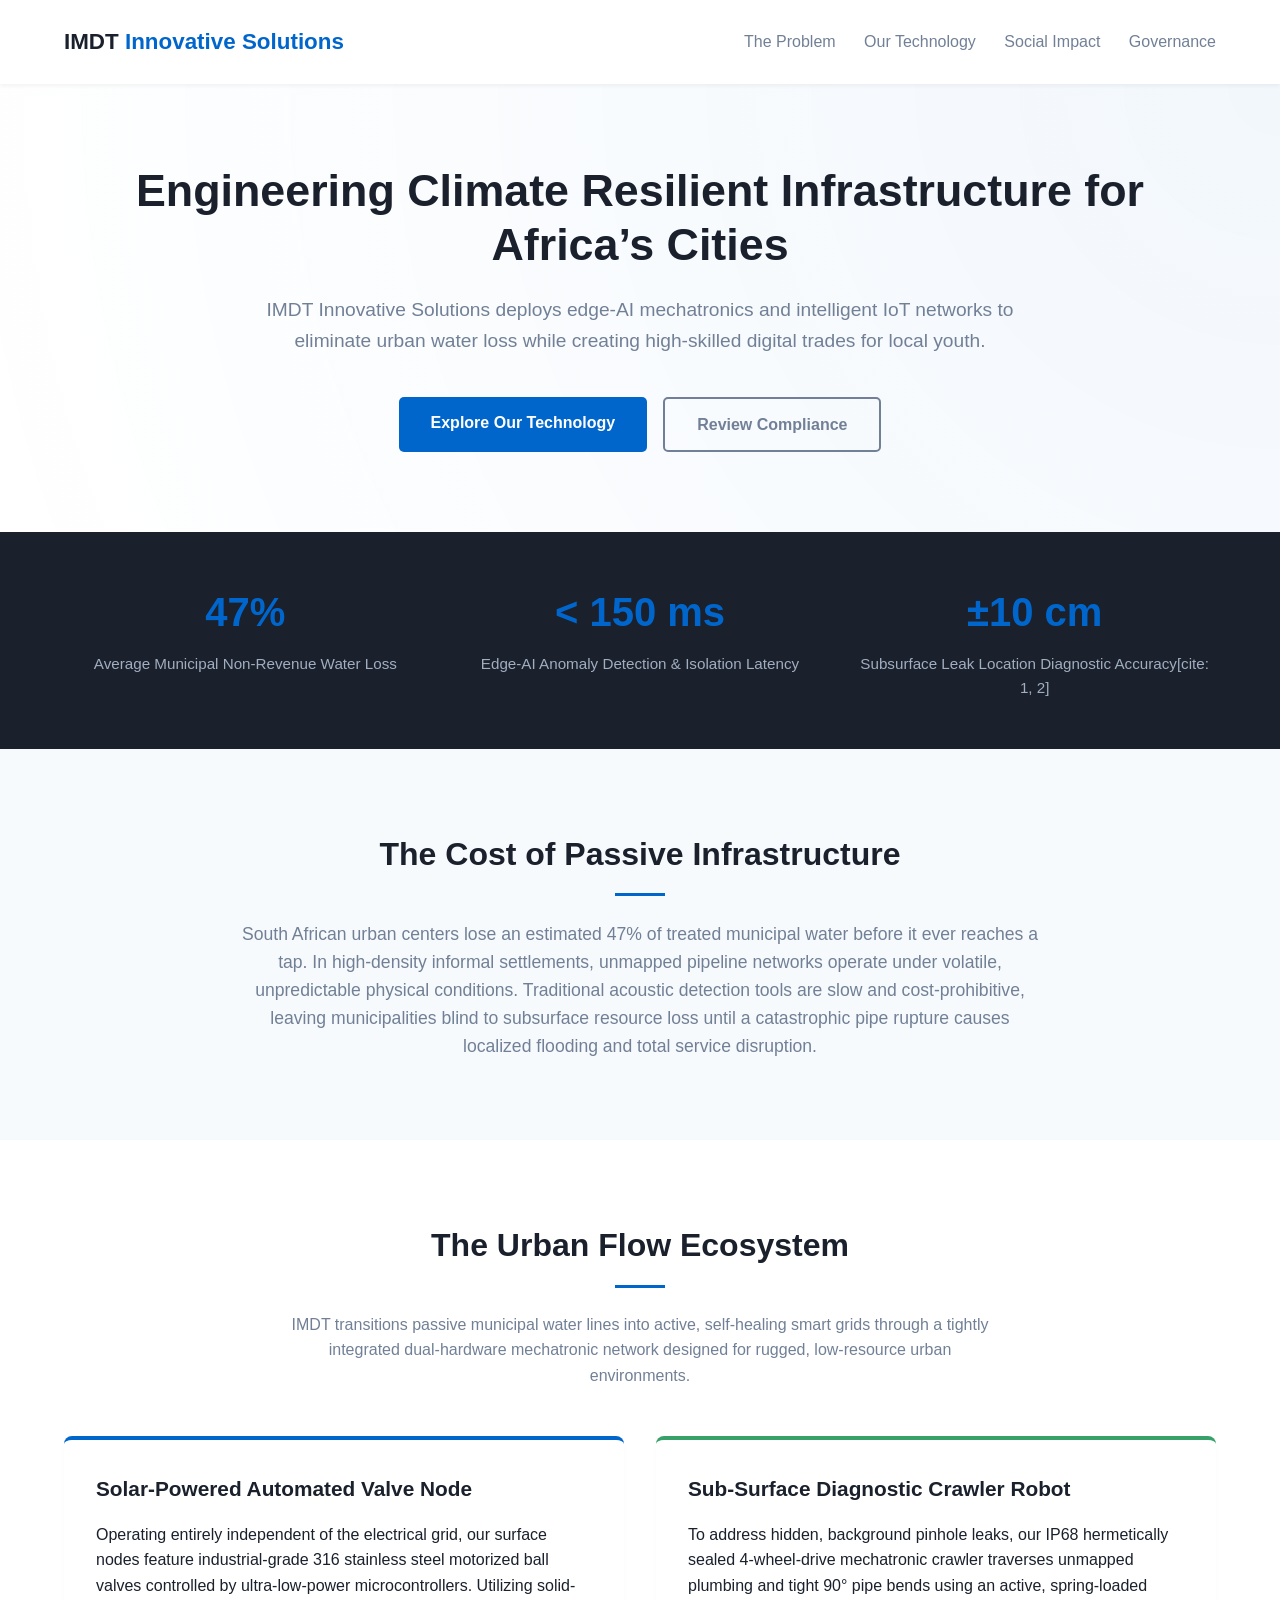
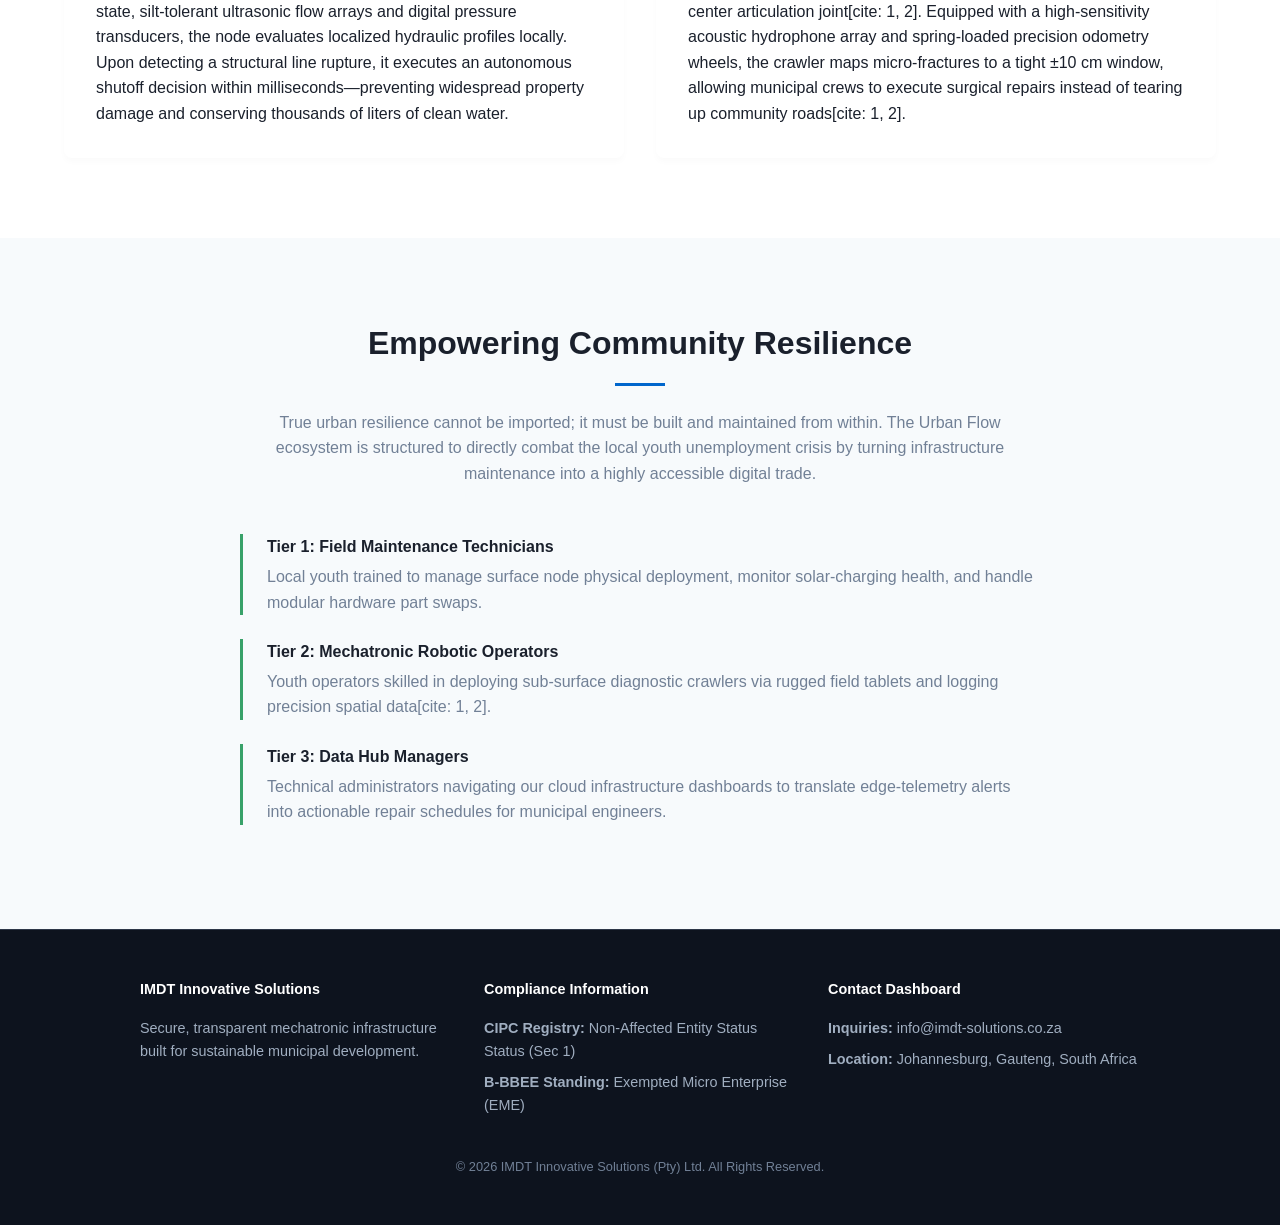
==== index.html @ ea8eff32 "Add files via upload" ====
<!DOCTYPE html>
<html lang="en">
<head>
    <meta charset="UTF-8">
    <meta name="viewport" content="width=device-width, initial-scale=1.0">
    <title>IMDT Innovative Solutions | Urban Flow Ecosystem</title>
    <style>
        :root {
            --primary: #0066cc;
            --dark: #1a202c;
            --light: #f7fafc;
            --accent: #38a169;
            --gray: #718096;
        }
        * { box-sizing: border-box; margin: 0; padding: 0; font-family: 'Segoe UI', Tahoma, Geneva, Verdana, sans-serif; }
        body { background-color: var(--light); color: var(--dark); line-height: 1.6; }
        header { background-color: white; padding: 1.5rem 5%; display: flex; justify-content: space-between; align-items: center; box-shadow: 0 2px 4px rgba(0,0,0,0.05); position: sticky; top: 0; z-index: 100; }
        .logo { font-weight: bold; font-size: 1.4rem; color: var(--dark); }
        .logo span { color: var(--primary); }
        nav a { margin-left: 1.5rem; text-decoration: none; color: var(--gray); font-weight: 500; transition: color 0.3s; }
        nav a:hover { color: var(--primary); }
        
        .hero { padding: 5rem 5%; text-align: center; background: radial-gradient(circle at top right, rgba(0,102,204,0.05), transparent), white; }
        .hero h1 { font-size: 2.8rem; margin-bottom: 1.5rem; line-height: 1.2; }
        .hero p { font-size: 1.2rem; color: var(--gray); max-width: 800px; margin: 0 auto 2.5rem; }
        .btn-group { display: flex; justify-content: center; gap: 1rem; }
        .btn { padding: 0.8rem 2rem; border-radius: 5px; text-decoration: none; font-weight: 600; transition: all 0.3s; }
        .btn-primary { background-color: var(--primary); color: white; }
        .btn-primary:hover { background-color: #0052a3; }
        .btn-secondary { border: 2px solid var(--gray); color: var(--gray); }
        .btn-secondary:hover { border-color: var(--dark); color: var(--dark); }

        .metrics { display: grid; grid-template-columns: repeat(auto-fit, minmax(250px, 1fr)); gap: 2rem; padding: 3rem 5%; background-color: var(--dark); color: white; text-align: center; }
        .metric-card h3 { font-size: 2.5rem; color: var(--primary); margin-bottom: 0.5rem; }
        .metric-card p { color: #a0aec0; font-size: 0.95rem; }

        section { padding: 5rem 5%; }
        section h2 { font-size: 2rem; margin-bottom: 1.5rem; text-align: center; position: relative; padding-bottom: 1rem; }
        section h2::after { content: ''; width: 50px; height: 3px; background-color: var(--primary); position: absolute; bottom: 0; left: 50%; transform: translateX(-50%); }
        .grid { display: grid; grid-template-columns: repeat(auto-fit, minmax(300px, 1fr)); gap: 2rem; margin-top: 3rem; }
        .card { background: white; padding: 2rem; border-radius: 8px; box-shadow: 0 4px 6px rgba(0,0,0,0.02); border-top: 4px solid var(--primary); }
        .card h3 { margin-bottom: 1rem; font-size: 1.3rem; }

        .impact-step { margin-bottom: 1.5rem; padding-left: 1.5rem; border-left: 3px solid var(--accent); }
        .impact-step h4 { color: var(--dark); margin-bottom: 0.25rem; }

        footer { background-color: #0d131e; color: #a0aec0; padding: 3rem 5%; text-align: center; font-size: 0.9rem; border-top: 1px solid #2d3748; }
        .footer-grid { display: grid; grid-template-columns: repeat(auto-fit, minmax(200px, 1fr)); gap: 2rem; text-align: left; max-width: 1000px; margin: 0 auto 2rem; }
        .footer-col h4 { color: white; margin-bottom: 1rem; }
        .footer-col p { margin-bottom: 0.5rem; }
    </style>
</head>
<body>

    <header>
        <div class="logo">IMDT <span>Innovative Solutions</span></div>
        <nav>
            <a href="#problem">The Problem</a>
            <a href="#technology">Our Technology</a>
            <a href="#impact">Social Impact</a>
            <a href="#governance">Governance</a>
        </nav>
    </header>

    <div class="hero">
        <h1>Engineering Climate Resilient Infrastructure for Africa’s Cities</h1>
        <p>IMDT Innovative Solutions deploys edge-AI mechatronics and intelligent IoT networks to eliminate urban water loss while creating high-skilled digital trades for local youth.</p>
        <div class="btn-group">
            <a href="#technology" class="btn btn-primary">Explore Our Technology</a>
            <a href="#governance" class="btn btn-secondary">Review Compliance</a>
        </div>
    </div>

    <div class="metrics">
        <div class="metric-card">
            <h3>47%</h3>
            <p>Average Municipal Non-Revenue Water Loss</p>
        </div>
        <div class="metric-card">
            <h3>&lt; 150 ms</h3>
            <p>Edge-AI Anomaly Detection & Isolation Latency</p>
        </div>
        <div class="metric-card">
            <h3>&plusmn;10 cm</h3>
            <p>Subsurface Leak Location Diagnostic Accuracy[cite: 1, 2]</p>
        </div>
    </div>

    <section id="problem">
        <h2>The Cost of Passive Infrastructure</h2>
        <div style="max-width: 800px; margin: 0 auto; text-align: center; color: var(--gray); font-size: 1.1rem;">
            <p>South African urban centers lose an estimated 47% of treated municipal water before it ever reaches a tap. In high-density informal settlements, unmapped pipeline networks operate under volatile, unpredictable physical conditions. Traditional acoustic detection tools are slow and cost-prohibitive, leaving municipalities blind to subsurface resource loss until a catastrophic pipe rupture causes localized flooding and total service disruption.</p>
        </div>
    </section>

    <section id="technology" style="background-color: white;">
        <h2>The Urban Flow Ecosystem</h2>
        <div style="text-align: center; max-width: 700px; margin: 0 auto; color: var(--gray);">
            IMDT transitions passive municipal water lines into active, self-healing smart grids through a tightly integrated dual-hardware mechatronic network designed for rugged, low-resource urban environments.
        </div>
        <div class="grid">
            <div class="card">
                <h3>Solar-Powered Automated Valve Node</h3>
                <p>Operating entirely independent of the electrical grid, our surface nodes feature industrial-grade 316 stainless steel motorized ball valves controlled by ultra-low-power microcontrollers. Utilizing solid-state, silt-tolerant ultrasonic flow arrays and digital pressure transducers, the node evaluates localized hydraulic profiles locally. Upon detecting a structural line rupture, it executes an autonomous shutoff decision within milliseconds—preventing widespread property damage and conserving thousands of liters of clean water.</p>
            </div>
            <div class="card" style="border-top-color: var(--accent);">
                <h3>Sub-Surface Diagnostic Crawler Robot</h3>
                <p>To address hidden, background pinhole leaks, our IP68 hermetically sealed 4-wheel-drive mechatronic crawler traverses unmapped plumbing and tight 90&deg; pipe bends using an active, spring-loaded center articulation joint[cite: 1, 2]. Equipped with a high-sensitivity acoustic hydrophone array and spring-loaded precision odometry wheels, the crawler maps micro-fractures to a tight &plusmn;10 cm window, allowing municipal crews to execute surgical repairs instead of tearing up community roads[cite: 1, 2].</p>
            </div>
        </div>
    </section>

    <section id="impact">
        <h2>Empowering Community Resilience</h2>
        <div style="max-width: 800px; margin: 0 auto;">
            <p style="text-align: center; color: var(--gray); margin-bottom: 3rem;">True urban resilience cannot be imported; it must be built and maintained from within. The Urban Flow ecosystem is structured to directly combat the local youth unemployment crisis by turning infrastructure maintenance into a highly accessible digital trade.</p>
            
            <div class="impact-step">
                <h4>Tier 1: Field Maintenance Technicians</h4>
                <p style="color: var(--gray);">Local youth trained to manage surface node physical deployment, monitor solar-charging health, and handle modular hardware part swaps.</p>
            </div>
            <div class="impact-step">
                <h4>Tier 2: Mechatronic Robotic Operators</h4>
                <p style="color: var(--gray);">Youth operators skilled in deploying sub-surface diagnostic crawlers via rugged field tablets and logging precision spatial data[cite: 1, 2].</p>
            </div>
            <div class="impact-step">
                <h4>Tier 3: Data Hub Managers</h4>
                <p style="color: var(--gray);">Technical administrators navigating our cloud infrastructure dashboards to translate edge-telemetry alerts into actionable repair schedules for municipal engineers.</p>
            </div>
        </div>
    </section>

    <footer id="governance">
        <div class="footer-grid">
            <div class="footer-col">
                <h4>IMDT Innovative Solutions</h4>
                <p>Secure, transparent mechatronic infrastructure built for sustainable municipal development.</p>
            </div>
            <div class="footer-col">
                <h4>Compliance Information</h4>
                <p><strong>CIPC Registry:</strong> Non-Affected Entity Status Status (Sec 1)</p>
                <p><strong>B-BBEE Standing:</strong> Exempted Micro Enterprise (EME)</p>
            </div>
            <div class="footer-col">
                <h4>Contact Dashboard</h4>
                <p><strong>Inquiries:</strong> info@imdt-solutions.co.za</p>
                <p><strong>Location:</strong> Johannesburg, Gauteng, South Africa</p>
            </div>
        </div>
        <p style="margin-top: 2rem; font-size: 0.8rem; color: #718096;">&copy; 2026 IMDT Innovative Solutions (Pty) Ltd. All Rights Reserved.</p>
    </footer>

</body>
</html>
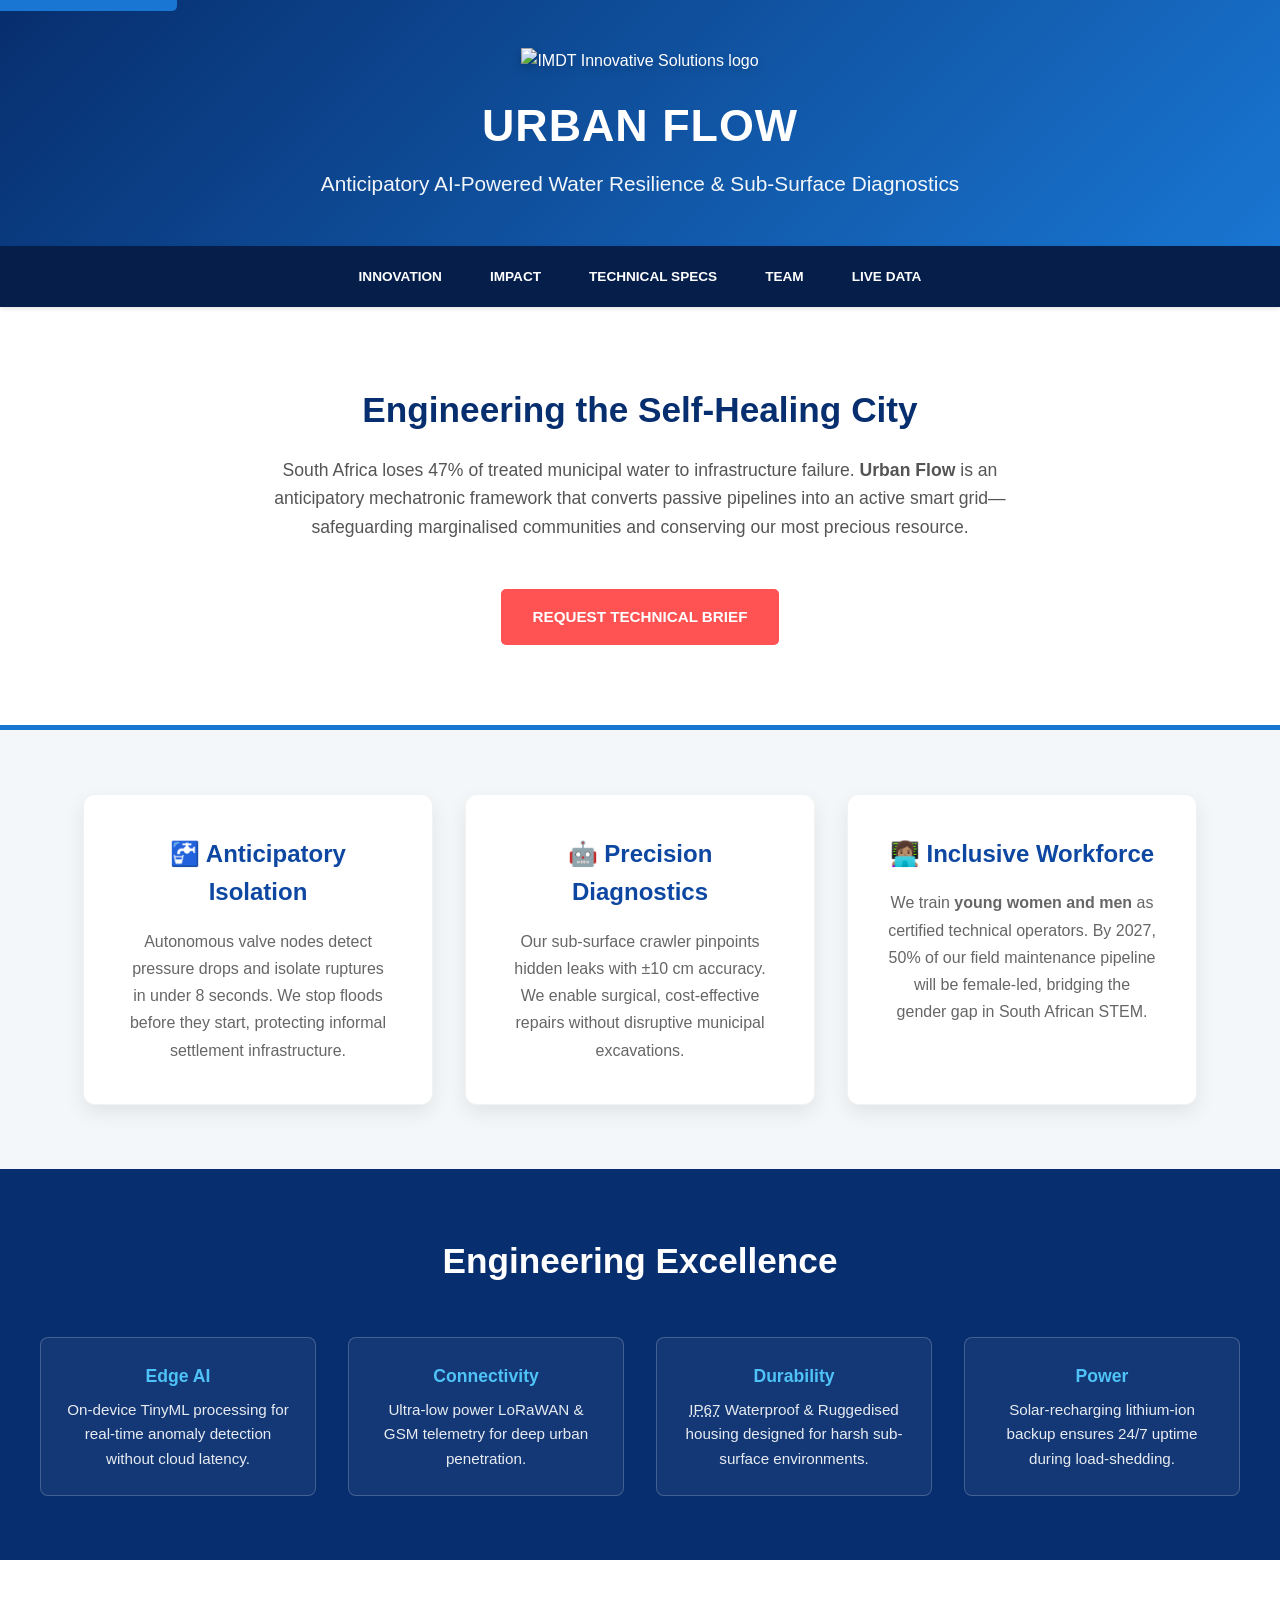
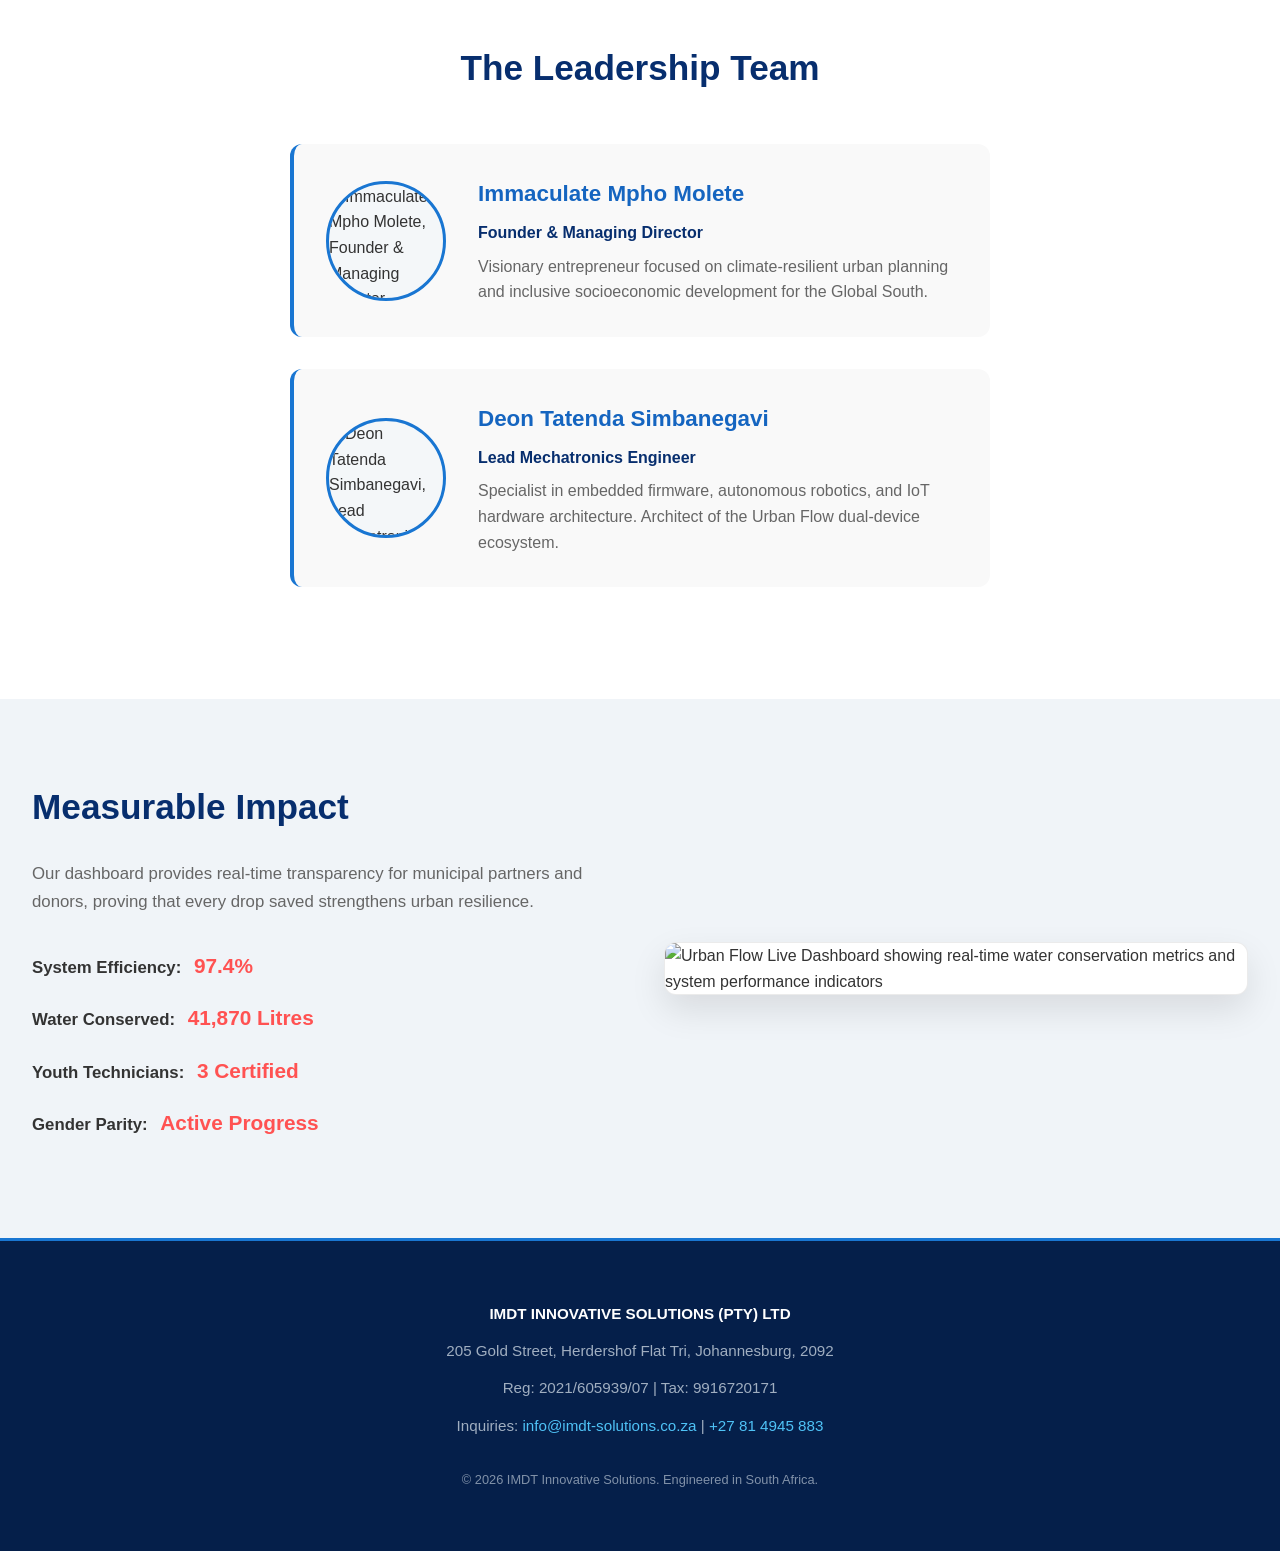
==== commit d671566b: "Improve accessibility, SEO, responsive design, and fix styling issues" ====
--- a/index.html
+++ b/index.html
@@ -1,154 +1,673 @@
-<!DOCTYPE html>
-<html lang="en">
-<head>
-    <meta charset="UTF-8">
-    <meta name="viewport" content="width=device-width, initial-scale=1.0">
-    <title>IMDT Innovative Solutions | Urban Flow Ecosystem</title>
-    <style>
-        :root {
-            --primary: #0066cc;
-            --dark: #1a202c;
-            --light: #f7fafc;
-            --accent: #38a169;
-            --gray: #718096;
-        }
-        * { box-sizing: border-box; margin: 0; padding: 0; font-family: 'Segoe UI', Tahoma, Geneva, Verdana, sans-serif; }
-        body { background-color: var(--light); color: var(--dark); line-height: 1.6; }
-        header { background-color: white; padding: 1.5rem 5%; display: flex; justify-content: space-between; align-items: center; box-shadow: 0 2px 4px rgba(0,0,0,0.05); position: sticky; top: 0; z-index: 100; }
-        .logo { font-weight: bold; font-size: 1.4rem; color: var(--dark); }
-        .logo span { color: var(--primary); }
-        nav a { margin-left: 1.5rem; text-decoration: none; color: var(--gray); font-weight: 500; transition: color 0.3s; }
-        nav a:hover { color: var(--primary); }
-        
-        .hero { padding: 5rem 5%; text-align: center; background: radial-gradient(circle at top right, rgba(0,102,204,0.05), transparent), white; }
-        .hero h1 { font-size: 2.8rem; margin-bottom: 1.5rem; line-height: 1.2; }
-        .hero p { font-size: 1.2rem; color: var(--gray); max-width: 800px; margin: 0 auto 2.5rem; }
-        .btn-group { display: flex; justify-content: center; gap: 1rem; }
-        .btn { padding: 0.8rem 2rem; border-radius: 5px; text-decoration: none; font-weight: 600; transition: all 0.3s; }
-        .btn-primary { background-color: var(--primary); color: white; }
-        .btn-primary:hover { background-color: #0052a3; }
-        .btn-secondary { border: 2px solid var(--gray); color: var(--gray); }
-        .btn-secondary:hover { border-color: var(--dark); color: var(--dark); }
-
-        .metrics { display: grid; grid-template-columns: repeat(auto-fit, minmax(250px, 1fr)); gap: 2rem; padding: 3rem 5%; background-color: var(--dark); color: white; text-align: center; }
-        .metric-card h3 { font-size: 2.5rem; color: var(--primary); margin-bottom: 0.5rem; }
-        .metric-card p { color: #a0aec0; font-size: 0.95rem; }
-
-        section { padding: 5rem 5%; }
-        section h2 { font-size: 2rem; margin-bottom: 1.5rem; text-align: center; position: relative; padding-bottom: 1rem; }
-        section h2::after { content: ''; width: 50px; height: 3px; background-color: var(--primary); position: absolute; bottom: 0; left: 50%; transform: translateX(-50%); }
-        .grid { display: grid; grid-template-columns: repeat(auto-fit, minmax(300px, 1fr)); gap: 2rem; margin-top: 3rem; }
-        .card { background: white; padding: 2rem; border-radius: 8px; box-shadow: 0 4px 6px rgba(0,0,0,0.02); border-top: 4px solid var(--primary); }
-        .card h3 { margin-bottom: 1rem; font-size: 1.3rem; }
-
-        .impact-step { margin-bottom: 1.5rem; padding-left: 1.5rem; border-left: 3px solid var(--accent); }
-        .impact-step h4 { color: var(--dark); margin-bottom: 0.25rem; }
-
-        footer { background-color: #0d131e; color: #a0aec0; padding: 3rem 5%; text-align: center; font-size: 0.9rem; border-top: 1px solid #2d3748; }
-        .footer-grid { display: grid; grid-template-columns: repeat(auto-fit, minmax(200px, 1fr)); gap: 2rem; text-align: left; max-width: 1000px; margin: 0 auto 2rem; }
-        .footer-col h4 { color: white; margin-bottom: 1rem; }
-        .footer-col p { margin-bottom: 0.5rem; }
-    </style>
-</head>
-<body>
-
-    <header>
-        <div class="logo">IMDT <span>Innovative Solutions</span></div>
-        <nav>
-            <a href="#problem">The Problem</a>
-            <a href="#technology">Our Technology</a>
-            <a href="#impact">Social Impact</a>
-            <a href="#governance">Governance</a>
-        </nav>
-    </header>
-
-    <div class="hero">
-        <h1>Engineering Climate Resilient Infrastructure for Africa’s Cities</h1>
-        <p>IMDT Innovative Solutions deploys edge-AI mechatronics and intelligent IoT networks to eliminate urban water loss while creating high-skilled digital trades for local youth.</p>
-        <div class="btn-group">
-            <a href="#technology" class="btn btn-primary">Explore Our Technology</a>
-            <a href="#governance" class="btn btn-secondary">Review Compliance</a>
-        </div>
-    </div>
-
-    <div class="metrics">
-        <div class="metric-card">
-            <h3>47%</h3>
-            <p>Average Municipal Non-Revenue Water Loss</p>
-        </div>
-        <div class="metric-card">
-            <h3>&lt; 150 ms</h3>
-            <p>Edge-AI Anomaly Detection & Isolation Latency</p>
-        </div>
-        <div class="metric-card">
-            <h3>&plusmn;10 cm</h3>
-            <p>Subsurface Leak Location Diagnostic Accuracy[cite: 1, 2]</p>
-        </div>
-    </div>
-
-    <section id="problem">
-        <h2>The Cost of Passive Infrastructure</h2>
-        <div style="max-width: 800px; margin: 0 auto; text-align: center; color: var(--gray); font-size: 1.1rem;">
-            <p>South African urban centers lose an estimated 47% of treated municipal water before it ever reaches a tap. In high-density informal settlements, unmapped pipeline networks operate under volatile, unpredictable physical conditions. Traditional acoustic detection tools are slow and cost-prohibitive, leaving municipalities blind to subsurface resource loss until a catastrophic pipe rupture causes localized flooding and total service disruption.</p>
-        </div>
-    </section>
-
-    <section id="technology" style="background-color: white;">
-        <h2>The Urban Flow Ecosystem</h2>
-        <div style="text-align: center; max-width: 700px; margin: 0 auto; color: var(--gray);">
-            IMDT transitions passive municipal water lines into active, self-healing smart grids through a tightly integrated dual-hardware mechatronic network designed for rugged, low-resource urban environments.
-        </div>
-        <div class="grid">
-            <div class="card">
-                <h3>Solar-Powered Automated Valve Node</h3>
-                <p>Operating entirely independent of the electrical grid, our surface nodes feature industrial-grade 316 stainless steel motorized ball valves controlled by ultra-low-power microcontrollers. Utilizing solid-state, silt-tolerant ultrasonic flow arrays and digital pressure transducers, the node evaluates localized hydraulic profiles locally. Upon detecting a structural line rupture, it executes an autonomous shutoff decision within milliseconds—preventing widespread property damage and conserving thousands of liters of clean water.</p>
-            </div>
-            <div class="card" style="border-top-color: var(--accent);">
-                <h3>Sub-Surface Diagnostic Crawler Robot</h3>
-                <p>To address hidden, background pinhole leaks, our IP68 hermetically sealed 4-wheel-drive mechatronic crawler traverses unmapped plumbing and tight 90&deg; pipe bends using an active, spring-loaded center articulation joint[cite: 1, 2]. Equipped with a high-sensitivity acoustic hydrophone array and spring-loaded precision odometry wheels, the crawler maps micro-fractures to a tight &plusmn;10 cm window, allowing municipal crews to execute surgical repairs instead of tearing up community roads[cite: 1, 2].</p>
-            </div>
-        </div>
-    </section>
-
-    <section id="impact">
-        <h2>Empowering Community Resilience</h2>
-        <div style="max-width: 800px; margin: 0 auto;">
-            <p style="text-align: center; color: var(--gray); margin-bottom: 3rem;">True urban resilience cannot be imported; it must be built and maintained from within. The Urban Flow ecosystem is structured to directly combat the local youth unemployment crisis by turning infrastructure maintenance into a highly accessible digital trade.</p>
-            
-            <div class="impact-step">
-                <h4>Tier 1: Field Maintenance Technicians</h4>
-                <p style="color: var(--gray);">Local youth trained to manage surface node physical deployment, monitor solar-charging health, and handle modular hardware part swaps.</p>
-            </div>
-            <div class="impact-step">
-                <h4>Tier 2: Mechatronic Robotic Operators</h4>
-                <p style="color: var(--gray);">Youth operators skilled in deploying sub-surface diagnostic crawlers via rugged field tablets and logging precision spatial data[cite: 1, 2].</p>
-            </div>
-            <div class="impact-step">
-                <h4>Tier 3: Data Hub Managers</h4>
-                <p style="color: var(--gray);">Technical administrators navigating our cloud infrastructure dashboards to translate edge-telemetry alerts into actionable repair schedules for municipal engineers.</p>
-            </div>
-        </div>
-    </section>
-
-    <footer id="governance">
-        <div class="footer-grid">
-            <div class="footer-col">
-                <h4>IMDT Innovative Solutions</h4>
-                <p>Secure, transparent mechatronic infrastructure built for sustainable municipal development.</p>
-            </div>
-            <div class="footer-col">
-                <h4>Compliance Information</h4>
-                <p><strong>CIPC Registry:</strong> Non-Affected Entity Status Status (Sec 1)</p>
-                <p><strong>B-BBEE Standing:</strong> Exempted Micro Enterprise (EME)</p>
-            </div>
-            <div class="footer-col">
-                <h4>Contact Dashboard</h4>
-                <p><strong>Inquiries:</strong> info@imdt-solutions.co.za</p>
-                <p><strong>Location:</strong> Johannesburg, Gauteng, South Africa</p>
-            </div>
-        </div>
-        <p style="margin-top: 2rem; font-size: 0.8rem; color: #718096;">&copy; 2026 IMDT Innovative Solutions (Pty) Ltd. All Rights Reserved.</p>
-    </footer>
-
-</body>
-</html>+<!DOCTYPE html>
+<html lang="en-ZA">
+<head>
+  <meta charset="UTF-8">
+  <meta name="viewport" content="width=device-width, initial-scale=1.0">
+  <meta name="description" content="Urban Flow: AI-powered water resilience and sub-surface diagnostics for Africa's cities. Smart infrastructure that stops leaks before they happen.">
+  <meta name="keywords" content="water infrastructure, AI, IoT, South Africa, urban resilience, water conservation, smart city">
+  <meta property="og:title" content="Urban Flow | IMDT Innovative Solutions">
+  <meta property="og:description" content="Engineering the Self-Healing City with anticipatory AI-powered water resilience">
+  <meta property="og:type" content="website">
+  <meta name="theme-color" content="#072e6e">
+  <title>Urban Flow | IMDT Innovative Solutions</title>
+  <style>
+    html { scroll-behavior: smooth; }
+    
+    :root {
+      --primary-dark: #072e6e;
+      --primary: #1976d2;
+      --accent: #ff5252;
+      --accent-dark: #d32f2f;
+      --dark-bg: #051f4a;
+      --light-bg: #f4f7f9;
+      --white: #ffffff;
+      --text-dark: #333333;
+      --text-gray: #555555;
+      --text-light: #666666;
+      --border-light: rgba(255, 255, 255, 0.2);
+    }
+
+    * { 
+      box-sizing: border-box; 
+      margin: 0; 
+      padding: 0; 
+    }
+
+    body { 
+      font-family: 'Segoe UI', Roboto, sans-serif; 
+      background: var(--light-bg); 
+      color: var(--text-dark); 
+      line-height: 1.6;
+    }
+
+    /* Header & Navigation */
+    header { 
+      background: linear-gradient(135deg, var(--primary-dark), var(--primary)); 
+      color: var(--white); 
+      padding: 3rem 2rem; 
+      text-align: center;
+      box-shadow: 0 4px 6px rgba(0, 0, 0, 0.1);
+    }
+
+    header img { 
+      max-height: 90px; 
+      margin-bottom: 1rem; 
+      filter: drop-shadow(0px 4px 4px rgba(0, 0, 0, 0.2)); 
+      alt: "IMDT Logo";
+    }
+
+    header h1 { 
+      font-size: 2.8rem; 
+      margin: 0 0 0.5rem; 
+      letter-spacing: 1px;
+      font-weight: 700;
+    }
+
+    header p { 
+      font-size: 1.3rem; 
+      margin-top: 0.5rem; 
+      opacity: 0.95;
+      line-height: 1.4;
+    }
+
+    nav { 
+      display: flex; 
+      justify-content: center; 
+      background: var(--dark-bg); 
+      position: sticky; 
+      top: 0; 
+      z-index: 1000;
+      flex-wrap: wrap;
+      box-shadow: 0 2px 4px rgba(0, 0, 0, 0.1);
+    }
+
+    nav a { 
+      color: var(--white); 
+      padding: 1.2rem 1.5rem; 
+      text-decoration: none; 
+      font-weight: 600; 
+      text-transform: uppercase; 
+      font-size: 0.85rem;
+      transition: background-color 0.3s ease, color 0.3s ease;
+      display: flex;
+      align-items: center;
+      white-space: nowrap;
+    }
+
+    nav a:hover, 
+    nav a:focus { 
+      background: var(--primary); 
+      color: var(--white);
+      outline: 2px solid var(--accent);
+      outline-offset: -2px;
+    }
+
+    /* Hero Section */
+    .hero { 
+      display: flex; 
+      flex-direction: column; 
+      align-items: center; 
+      text-align: center; 
+      padding: 5rem 2rem; 
+      background: var(--white); 
+      border-bottom: 5px solid var(--primary);
+    }
+
+    .hero h2 { 
+      font-size: 2.2rem; 
+      color: var(--primary-dark); 
+      margin-bottom: 1.5rem;
+      line-height: 1.3;
+    }
+
+    .hero p { 
+      max-width: 800px; 
+      font-size: 1.1rem; 
+      color: var(--text-gray);
+      margin-bottom: 2rem;
+    }
+
+    .cta-btn { 
+      background: var(--accent); 
+      color: var(--white); 
+      padding: 1rem 2rem; 
+      border: none; 
+      border-radius: 5px; 
+      font-weight: 700; 
+      cursor: pointer; 
+      margin-top: 1rem;
+      text-transform: uppercase;
+      font-size: 0.95rem;
+      transition: all 0.3s ease;
+      display: inline-block;
+      text-decoration: none;
+    }
+
+    .cta-btn:hover, 
+    .cta-btn:focus { 
+      background: var(--accent-dark); 
+      transform: scale(1.05);
+      outline: 2px solid var(--primary-dark);
+      outline-offset: 2px;
+    }
+
+    .cta-btn:active {
+      transform: scale(0.98);
+    }
+
+    /* Features Section */
+    .features { 
+      display: flex; 
+      flex-wrap: wrap; 
+      justify-content: center; 
+      padding: 4rem 1rem; 
+      background: var(--light-bg);
+      gap: 2rem;
+    }
+
+    .card { 
+      background: var(--white); 
+      padding: 2.5rem; 
+      border-radius: 12px; 
+      box-shadow: 0 8px 20px rgba(0, 0, 0, 0.08); 
+      flex: 1 1 300px; 
+      max-width: 350px; 
+      text-align: center;
+      transition: transform 0.3s ease, box-shadow 0.3s ease;
+      border: 1px solid rgba(0, 0, 0, 0.05);
+    }
+
+    .card:hover {
+      transform: translateY(-4px);
+      box-shadow: 0 12px 28px rgba(0, 0, 0, 0.12);
+    }
+
+    .card h3 { 
+      color: #0d47a1; 
+      font-size: 1.5rem; 
+      margin-bottom: 1rem;
+      font-weight: 700;
+    }
+
+    .card p { 
+      font-size: 1rem; 
+      color: var(--text-light);
+      line-height: 1.7;
+    }
+
+    /* Technical Specs Section */
+    .tech-specs { 
+      padding: 4rem 2rem; 
+      background: var(--primary-dark); 
+      color: var(--white); 
+      text-align: center;
+    }
+
+    .tech-specs h2 {
+      font-size: 2.2rem;
+      margin-bottom: 3rem;
+      font-weight: 700;
+    }
+
+    .specs-grid { 
+      display: grid; 
+      grid-template-columns: repeat(auto-fit, minmax(200px, 1fr)); 
+      gap: 2rem; 
+      max-width: 1200px; 
+      margin: 0 auto;
+    }
+
+    .spec-item { 
+      border: 1px solid var(--border-light); 
+      padding: 1.5rem; 
+      border-radius: 8px;
+      background: rgba(255, 255, 255, 0.05);
+      transition: all 0.3s ease;
+    }
+
+    .spec-item:hover {
+      background: rgba(255, 255, 255, 0.1);
+      transform: translateY(-2px);
+      border-color: #4fc3f7;
+    }
+
+    .spec-item h4 { 
+      margin: 0 0 0.5rem; 
+      color: #4fc3f7;
+      font-weight: 700;
+      font-size: 1.1rem;
+    }
+
+    .spec-item p {
+      color: rgba(255, 255, 255, 0.9);
+      font-size: 0.95rem;
+      line-height: 1.6;
+    }
+
+    /* Team Section */
+    .team { 
+      background: var(--white); 
+      padding: 5rem 2rem; 
+      text-align: center;
+    }
+
+    .team h2 {
+      font-size: 2.2rem;
+      color: var(--primary-dark);
+      margin-bottom: 3rem;
+      font-weight: 700;
+    }
+
+    .member { 
+      margin: 2rem auto; 
+      max-width: 700px; 
+      background: #f9f9f9; 
+      padding: 2rem; 
+      border-radius: 12px; 
+      display: flex; 
+      align-items: center; 
+      text-align: left; 
+      gap: 2rem;
+      border-left: 4px solid var(--primary);
+      transition: all 0.3s ease;
+    }
+
+    .member:hover {
+      box-shadow: 0 8px 20px rgba(0, 0, 0, 0.1);
+      transform: translateX(4px);
+    }
+
+    .member-photo { 
+      width: 120px; 
+      height: 120px; 
+      border-radius: 50%; 
+      object-fit: cover;
+      flex-shrink: 0;
+      background: var(--light-bg);
+      border: 3px solid var(--primary);
+    }
+
+    .member-info h3 { 
+      margin: 0 0 0.5rem; 
+      color: #1565c0; 
+      font-size: 1.4rem;
+      font-weight: 700;
+    }
+
+    .member-info p {
+      color: var(--text-light);
+      margin: 0;
+    }
+
+    .member-info strong {
+      color: var(--primary-dark);
+      display: block;
+      margin-bottom: 0.5rem;
+    }
+
+    /* Dashboard Section */
+    #dashboard { 
+      display: flex; 
+      flex-wrap: wrap; 
+      align-items: center; 
+      background: #f0f4f8; 
+      padding: 5rem 2rem;
+      gap: 3rem;
+    }
+
+    #dashboard > div {
+      flex: 1 1 45%;
+      min-width: 300px;
+    }
+
+    #dashboard h2 {
+      font-size: 2.2rem;
+      color: var(--primary-dark);
+      margin-bottom: 1.5rem;
+      font-weight: 700;
+    }
+
+    #dashboard p {
+      color: var(--text-light);
+      font-size: 1.05rem;
+      line-height: 1.7;
+      margin-bottom: 2rem;
+    }
+
+    .metrics-list {
+      list-style: none;
+      padding: 0;
+      margin: 2rem 0 0;
+    }
+
+    .metrics-list li {
+      margin: 1.2rem 0;
+      font-size: 1.05rem;
+      color: var(--text-dark);
+    }
+
+    .highlight { 
+      color: var(--accent); 
+      font-weight: 700; 
+      font-size: 1.3rem;
+      display: inline-block;
+      margin: 0 0.5rem;
+    }
+
+    #dashboard img { 
+      max-width: 100%; 
+      border-radius: 12px; 
+      box-shadow: 0 15px 35px rgba(0, 0, 0, 0.1);
+      background: var(--white);
+      border: 1px solid rgba(0, 0, 0, 0.08);
+    }
+
+    /* Footer */
+    footer { 
+      background: var(--dark-bg); 
+      color: #a0aec0; 
+      text-align: center; 
+      padding: 3rem 2rem;
+      border-top: 3px solid var(--primary);
+    }
+
+    footer a { 
+      color: #4fc3f7; 
+      text-decoration: none;
+      transition: color 0.3s ease;
+    }
+
+    footer a:hover,
+    footer a:focus {
+      color: var(--white);
+      text-decoration: underline;
+      outline: 2px solid #4fc3f7;
+      outline-offset: 2px;
+    }
+
+    footer p {
+      margin: 0.8rem 0;
+      font-size: 0.95rem;
+    }
+
+    footer strong {
+      color: var(--white);
+      font-weight: 700;
+    }
+
+    /* Responsive Design */
+    @media (max-width: 768px) {
+      header h1 { 
+        font-size: 1.8rem;
+      }
+
+      header p {
+        font-size: 1rem;
+      }
+
+      header {
+        padding: 2rem 1rem;
+      }
+
+      nav { 
+        flex-wrap: wrap;
+      }
+
+      nav a { 
+        padding: 0.8rem 1rem; 
+        font-size: 0.75rem;
+        flex: 0 1 auto;
+      }
+
+      .hero h2 { 
+        font-size: 1.6rem;
+      }
+
+      .hero p {
+        font-size: 1rem;
+      }
+
+      .hero {
+        padding: 3rem 1rem;
+      }
+
+      .card { 
+        flex: 1 1 100%;
+        max-width: 100%;
+      }
+
+      .member { 
+        flex-direction: column; 
+        text-align: center;
+        gap: 1.5rem;
+      }
+
+      .member-info h3 {
+        font-size: 1.2rem;
+      }
+
+      #dashboard { 
+        flex-direction: column;
+        padding: 3rem 1rem;
+      }
+
+      #dashboard > div {
+        flex: 1 1 100%;
+        min-width: auto;
+      }
+
+      .tech-specs {
+        padding: 3rem 1rem;
+      }
+
+      .tech-specs h2 {
+        font-size: 1.6rem;
+      }
+
+      .team {
+        padding: 3rem 1rem;
+      }
+
+      .team h2 {
+        font-size: 1.6rem;
+      }
+
+      .specs-grid {
+        grid-template-columns: 1fr;
+      }
+
+      .cta-btn {
+        width: 100%;
+        max-width: 300px;
+      }
+    }
+
+    @media (max-width: 480px) {
+      header h1 { 
+        font-size: 1.4rem;
+        letter-spacing: 0.5px;
+      }
+
+      header img {
+        max-height: 70px;
+      }
+
+      nav a {
+        padding: 0.6rem 0.8rem;
+        font-size: 0.7rem;
+      }
+
+      .hero h2 {
+        font-size: 1.3rem;
+      }
+
+      .card h3 {
+        font-size: 1.2rem;
+      }
+
+      .card p {
+        font-size: 0.95rem;
+      }
+
+      .highlight {
+        font-size: 1.1rem;
+      }
+
+      #dashboard h2 {
+        font-size: 1.5rem;
+      }
+
+      footer {
+        padding: 2rem 1rem;
+      }
+    }
+
+    /* Focus Styles for Accessibility */
+    a:focus, button:focus {
+      outline: 2px solid var(--primary);
+      outline-offset: 2px;
+    }
+
+    /* Skip Link */
+    .skip-link {
+      position: absolute;
+      top: -40px;
+      left: 0;
+      background: var(--primary);
+      color: var(--white);
+      padding: 0.8rem 1rem;
+      text-decoration: none;
+      border-radius: 0 0 5px 0;
+      z-index: 2000;
+    }
+
+    .skip-link:focus {
+      top: 0;
+      outline: none;
+    }
+
+    /* Prefers Reduced Motion */
+    @media (prefers-reduced-motion: reduce) {
+      * {
+        animation-duration: 0.01ms !important;
+        animation-iteration-count: 1 !important;
+        transition-duration: 0.01ms !important;
+        scroll-behavior: auto !important;
+      }
+    }
+  </style>
+</head>
+<body>
+
+  <a href="#main-content" class="skip-link">Skip to main content</a>
+
+  <header role="banner">
+    <img src="company-logo.png" alt="IMDT Innovative Solutions logo">
+    <h1>URBAN FLOW</h1>
+    <p>Anticipatory AI-Powered Water Resilience & Sub-Surface Diagnostics</p>
+  </header>
+
+  <nav aria-label="Main navigation">
+    <a href="#innovation">Innovation</a>
+    <a href="#impact">Impact</a>
+    <a href="#specs">Technical Specs</a>
+    <a href="#team">Team</a>
+    <a href="#dashboard">Live Data</a>
+  </nav>
+
+  <main id="main-content">
+
+    <section class="hero" id="innovation" role="region" aria-label="Innovation section">
+      <h2>Engineering the Self-Healing City</h2>
+      <p>South Africa loses 47% of treated municipal water to infrastructure failure. <strong>Urban Flow</strong> is an anticipatory mechatronic framework that converts passive pipelines into an active smart grid—safeguarding marginalised communities and conserving our most precious resource.</p>
+      <a href="#contact-form" class="cta-btn" aria-label="Request a technical brief">Request Technical Brief</a>
+    </section>
+
+    <section class="features" id="impact" role="region" aria-label="Impact features">
+      <div class="card" role="article">
+        <h3>🚰 Anticipatory Isolation</h3>
+        <p>Autonomous valve nodes detect pressure drops and isolate ruptures in under 8 seconds. We stop floods before they start, protecting informal settlement infrastructure.</p>
+      </div>
+      <div class="card" role="article">
+        <h3>🤖 Precision Diagnostics</h3>
+        <p>Our sub-surface crawler pinpoints hidden leaks with ±10 cm accuracy. We enable surgical, cost-effective repairs without disruptive municipal excavations.</p>
+      </div>
+      <div class="card" role="article">
+        <h3>👩🏽‍💻 Inclusive Workforce</h3>
+        <p>We train <strong>young women and men</strong> as certified technical operators. By 2027, 50% of our field maintenance pipeline will be female-led, bridging the gender gap in South African STEM.</p>
+      </div>
+    </section>
+
+    <section class="tech-specs" id="specs" role="region" aria-label="Technical specifications">
+      <h2>Engineering Excellence</h2>
+      <div class="specs-grid">
+        <div class="spec-item" role="article">
+          <h4>Edge AI</h4>
+          <p>On-device TinyML processing for real-time anomaly detection without cloud latency.</p>
+        </div>
+        <div class="spec-item" role="article">
+          <h4>Connectivity</h4>
+          <p>Ultra-low power LoRaWAN & GSM telemetry for deep urban penetration.</p>
+        </div>
+        <div class="spec-item" role="article">
+          <h4>Durability</h4>
+          <p><abbr title="International Protection">IP67</abbr> Waterproof & Ruggedised housing designed for harsh sub-surface environments.</p>
+        </div>
+        <div class="spec-item" role="article">
+          <h4>Power</h4>
+          <p>Solar-recharging lithium-ion backup ensures 24/7 uptime during load-shedding.</p>
+        </div>
+      </div>
+    </section>
+
+    <section class="team" id="team" role="region" aria-label="Leadership team">
+      <h2>The Leadership Team</h2>
+      <div class="member" role="article">
+        <img src="member-immaculate.jpg" alt="Immaculate Mpho Molete, Founder & Managing Director" class="member-photo">
+        <div class="member-info">
+          <h3>Immaculate Mpho Molete</h3>
+          <strong>Founder & Managing Director</strong>
+          <p>Visionary entrepreneur focused on climate-resilient urban planning and inclusive socioeconomic development for the Global South.</p>
+        </div>
+      </div>
+      <div class="member" role="article">
+        <img src="member-deon.jpg" alt="Deon Tatenda Simbanegavi, Lead Mechatronics Engineer" class="member-photo">
+        <div class="member-info">
+          <h3>Deon Tatenda Simbanegavi</h3>
+          <strong>Lead Mechatronics Engineer</strong>
+          <p>Specialist in embedded firmware, autonomous robotics, and IoT hardware architecture. Architect of the Urban Flow dual-device ecosystem.</p>
+        </div>
+      </div>
+    </section>
+
+    <section id="dashboard" role="region" aria-label="Impact metrics and dashboard">
+      <div>
+        <h2>Measurable Impact</h2>
+        <p>Our dashboard provides real-time transparency for municipal partners and donors, proving that every drop saved strengthens urban resilience.</p>
+        <ul class="metrics-list">
+          <li><strong>System Efficiency:</strong> <span class="highlight">97.4%</span></li>
+          <li><strong>Water Conserved:</strong> <span class="highlight">41,870 Litres</span></li>
+          <li><strong>Youth Technicians:</strong> <span class="highlight">3 Certified</span></li>
+          <li><strong>Gender Parity:</strong> <span class="highlight">Active Progress</span></li>
+        </ul>
+      </div>
+      <div>
+        <img src="urban-flow-dashboard.png" alt="Urban Flow Live Dashboard showing real-time water conservation metrics and system performance indicators">
+      </div>
+    </section>
+
+  </main>
+
+  <footer role="contentinfo">
+    <p><strong>IMDT INNOVATIVE SOLUTIONS (PTY) LTD</strong></p>
+    <p>205 Gold Street, Herdershof Flat Tri, Johannesburg, 2092</p>
+    <p>Reg: 2021/605939/07 | Tax: 9916720171</p>
+    <p>
+      Inquiries: <a href="mailto:info@imdt-solutions.co.za" rel="noopener noreferrer">info@imdt-solutions.co.za</a> | 
+      <a href="tel:+27814945883" rel="noopener noreferrer">+27 81 4945 883</a>
+    </p>
+    <p style="margin-top: 2rem; font-size: 0.8rem; opacity: 0.8;">© 2026 IMDT Innovative Solutions. Engineered in South Africa.</p>
+  </footer>
+
+</body>
+</html>
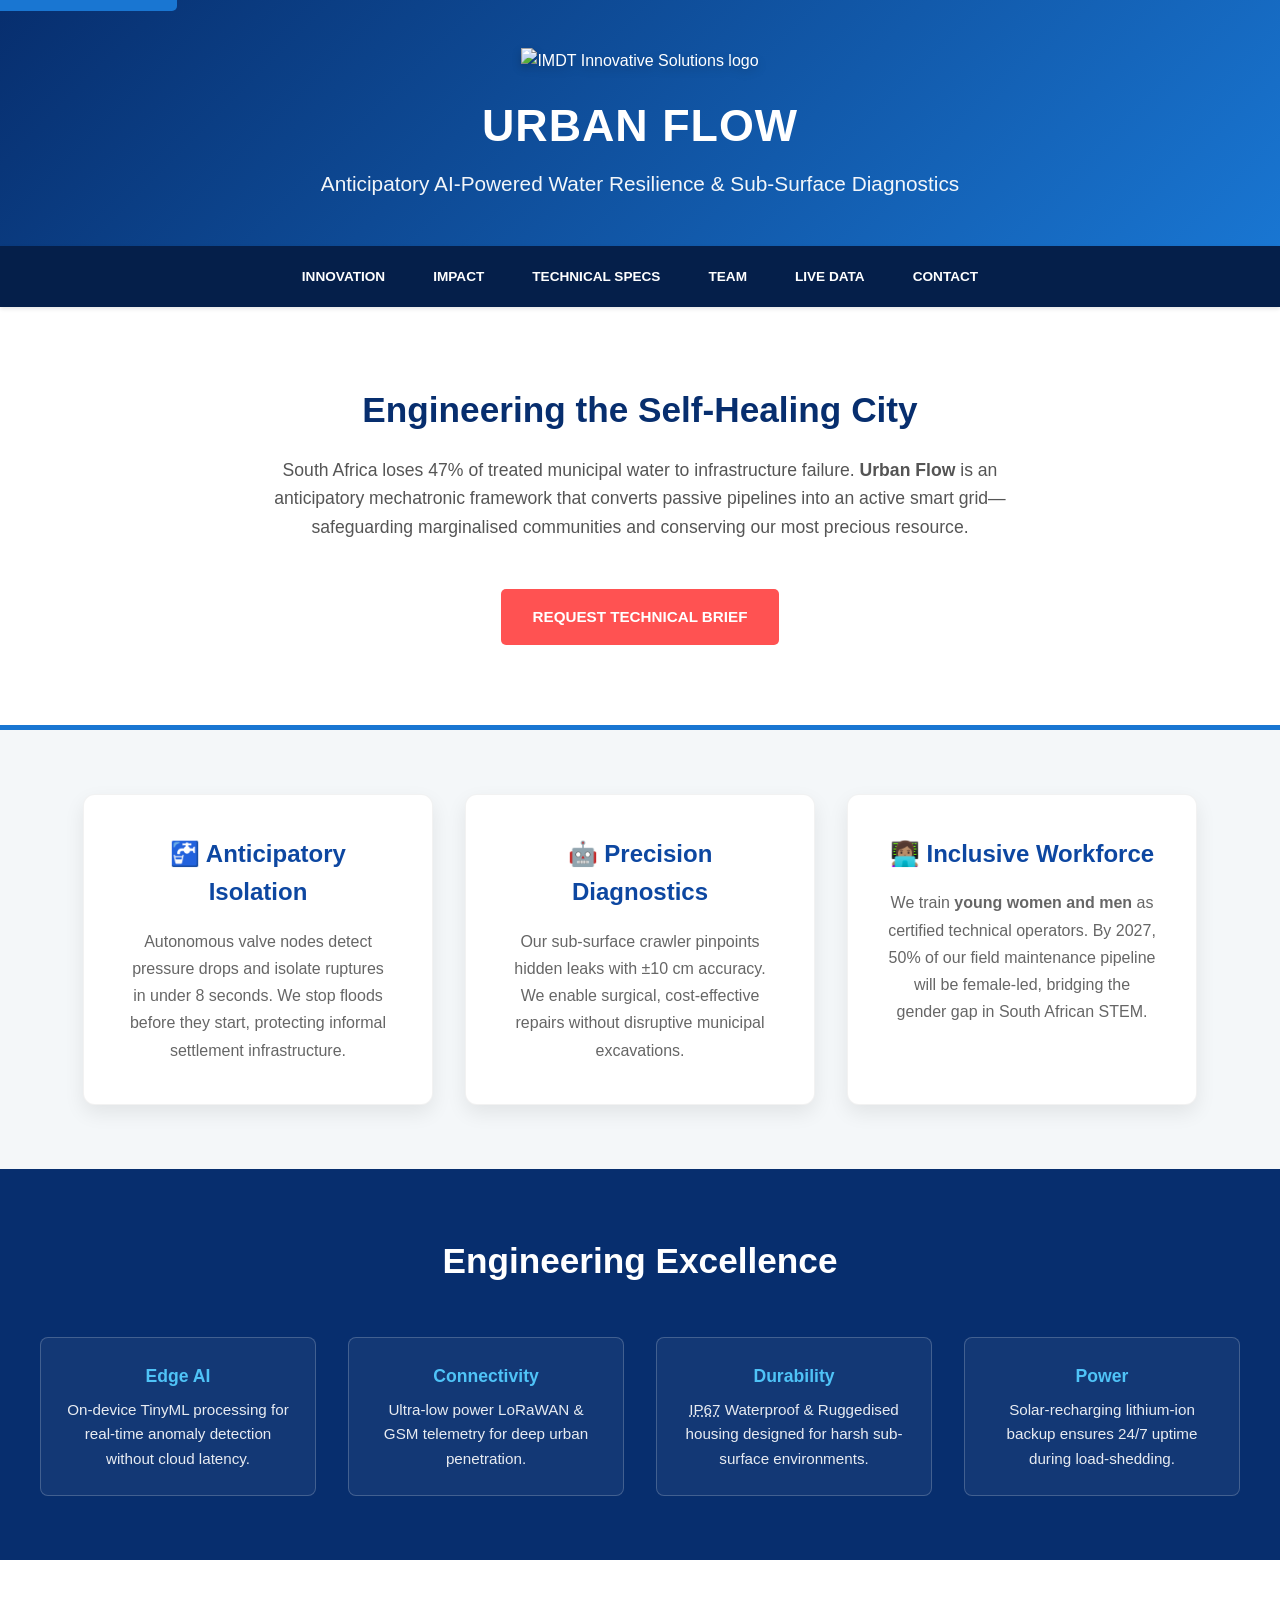
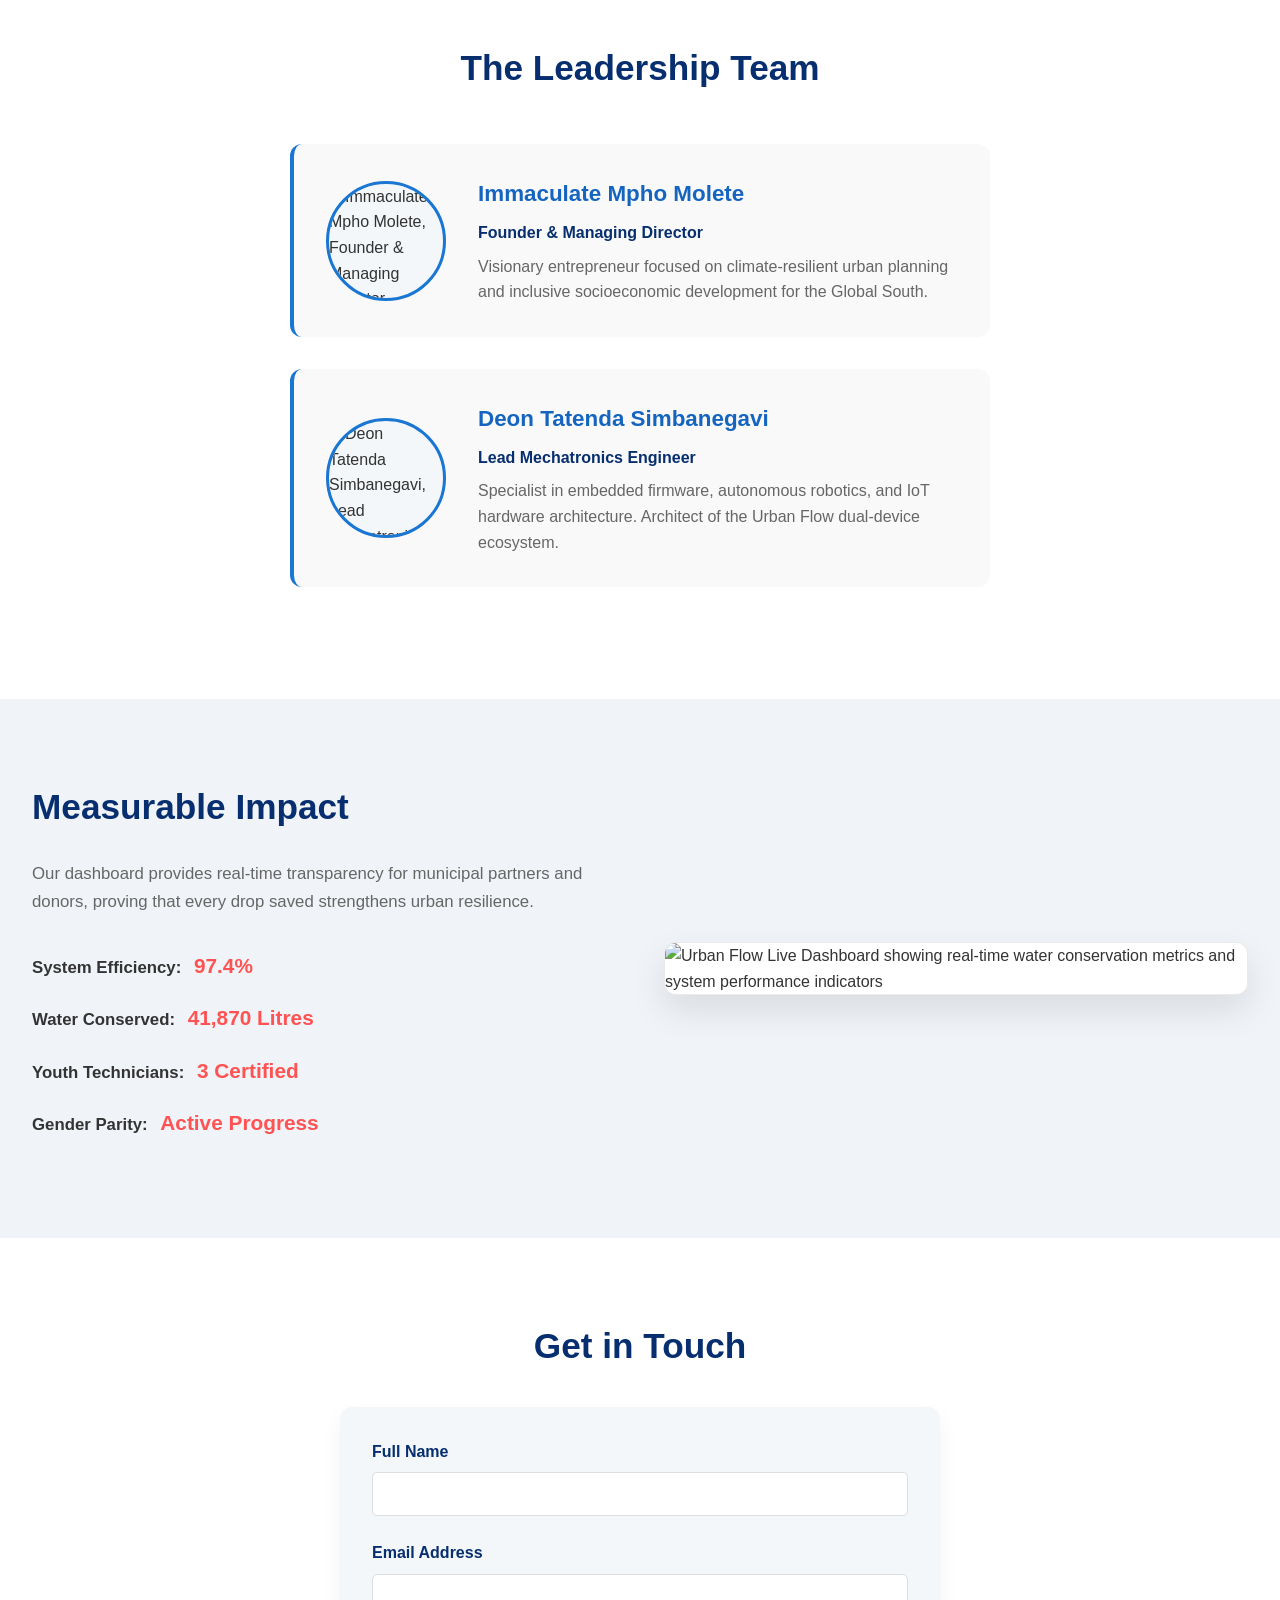
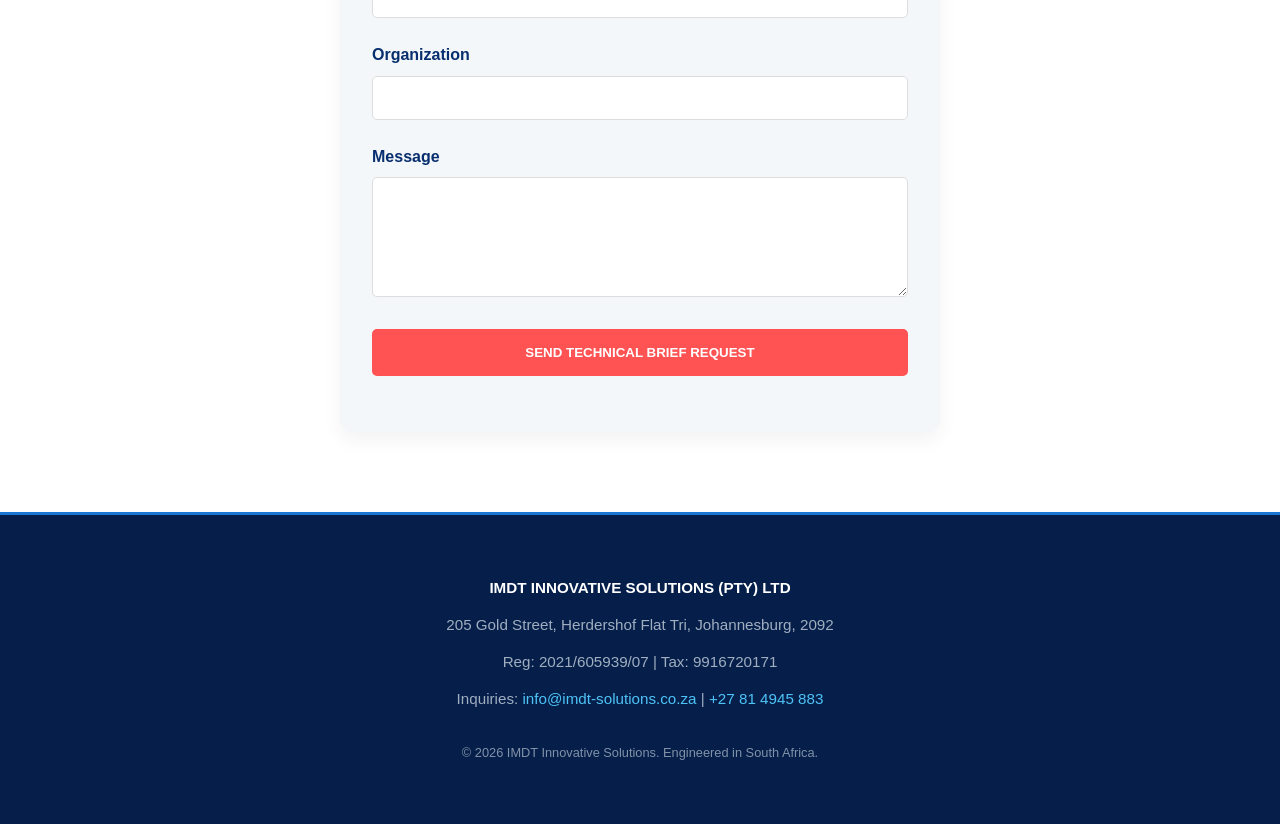
==== commit ac8afd52: "Improve HTML: fix truncated content, add contact form, fix accessibility, complete all text" ====
--- a/index.html
+++ b/index.html
@@ -53,7 +53,6 @@
       max-height: 90px; 
       margin-bottom: 1rem; 
       filter: drop-shadow(0px 4px 4px rgba(0, 0, 0, 0.2)); 
-      alt: "IMDT Logo";
     }
 
     header h1 { 
@@ -362,6 +361,85 @@
       border: 1px solid rgba(0, 0, 0, 0.08);
     }
 
+    /* Contact Form Section */
+    #contact-form {
+      background: var(--white);
+      padding: 5rem 2rem;
+      text-align: center;
+    }
+
+    #contact-form h2 {
+      font-size: 2.2rem;
+      color: var(--primary-dark);
+      margin-bottom: 2rem;
+      font-weight: 700;
+    }
+
+    .form-container {
+      max-width: 600px;
+      margin: 0 auto;
+      background: var(--light-bg);
+      padding: 2rem;
+      border-radius: 12px;
+      box-shadow: 0 8px 20px rgba(0, 0, 0, 0.05);
+    }
+
+    .form-group {
+      margin-bottom: 1.5rem;
+      text-align: left;
+    }
+
+    .form-group label {
+      display: block;
+      margin-bottom: 0.5rem;
+      color: var(--primary-dark);
+      font-weight: 600;
+    }
+
+    .form-group input,
+    .form-group textarea {
+      width: 100%;
+      padding: 0.75rem;
+      border: 1px solid #ddd;
+      border-radius: 5px;
+      font-family: inherit;
+      font-size: 1rem;
+      transition: border-color 0.3s ease;
+    }
+
+    .form-group input:focus,
+    .form-group textarea:focus {
+      outline: none;
+      border-color: var(--primary);
+      box-shadow: 0 0 0 3px rgba(25, 118, 210, 0.1);
+    }
+
+    .form-group textarea {
+      resize: vertical;
+      min-height: 120px;
+    }
+
+    .form-group button {
+      background: var(--accent);
+      color: var(--white);
+      padding: 1rem 2rem;
+      border: none;
+      border-radius: 5px;
+      font-weight: 700;
+      cursor: pointer;
+      text-transform: uppercase;
+      transition: all 0.3s ease;
+      width: 100%;
+    }
+
+    .form-group button:hover,
+    .form-group button:focus {
+      background: var(--accent-dark);
+      transform: scale(1.02);
+      outline: 2px solid var(--primary-dark);
+      outline-offset: 2px;
+    }
+
     /* Footer */
     footer { 
       background: var(--dark-bg); 
@@ -479,6 +557,18 @@
       .cta-btn {
         width: 100%;
         max-width: 300px;
+      }
+
+      #contact-form {
+        padding: 3rem 1rem;
+      }
+
+      #contact-form h2 {
+        font-size: 1.6rem;
+      }
+
+      .form-container {
+        padding: 1.5rem;
       }
     }
 
@@ -573,6 +663,7 @@
     <a href="#specs">Technical Specs</a>
     <a href="#team">Team</a>
     <a href="#dashboard">Live Data</a>
+    <a href="#contact-form">Contact</a>
   </nav>
 
   <main id="main-content">
@@ -656,6 +747,33 @@
       </div>
     </section>
 
+    <section id="contact-form" role="region" aria-label="Contact form">
+      <h2>Get in Touch</h2>
+      <div class="form-container">
+        <form method="POST" action="https://formspree.io/f/YOUR_FORM_ID">
+          <div class="form-group">
+            <label for="name">Full Name</label>
+            <input type="text" id="name" name="name" required aria-required="true">
+          </div>
+          <div class="form-group">
+            <label for="email">Email Address</label>
+            <input type="email" id="email" name="email" required aria-required="true">
+          </div>
+          <div class="form-group">
+            <label for="organization">Organization</label>
+            <input type="text" id="organization" name="organization">
+          </div>
+          <div class="form-group">
+            <label for="message">Message</label>
+            <textarea id="message" name="message" required aria-required="true"></textarea>
+          </div>
+          <div class="form-group">
+            <button type="submit">Send Technical Brief Request</button>
+          </div>
+        </form>
+      </div>
+    </section>
+
   </main>
 
   <footer role="contentinfo">
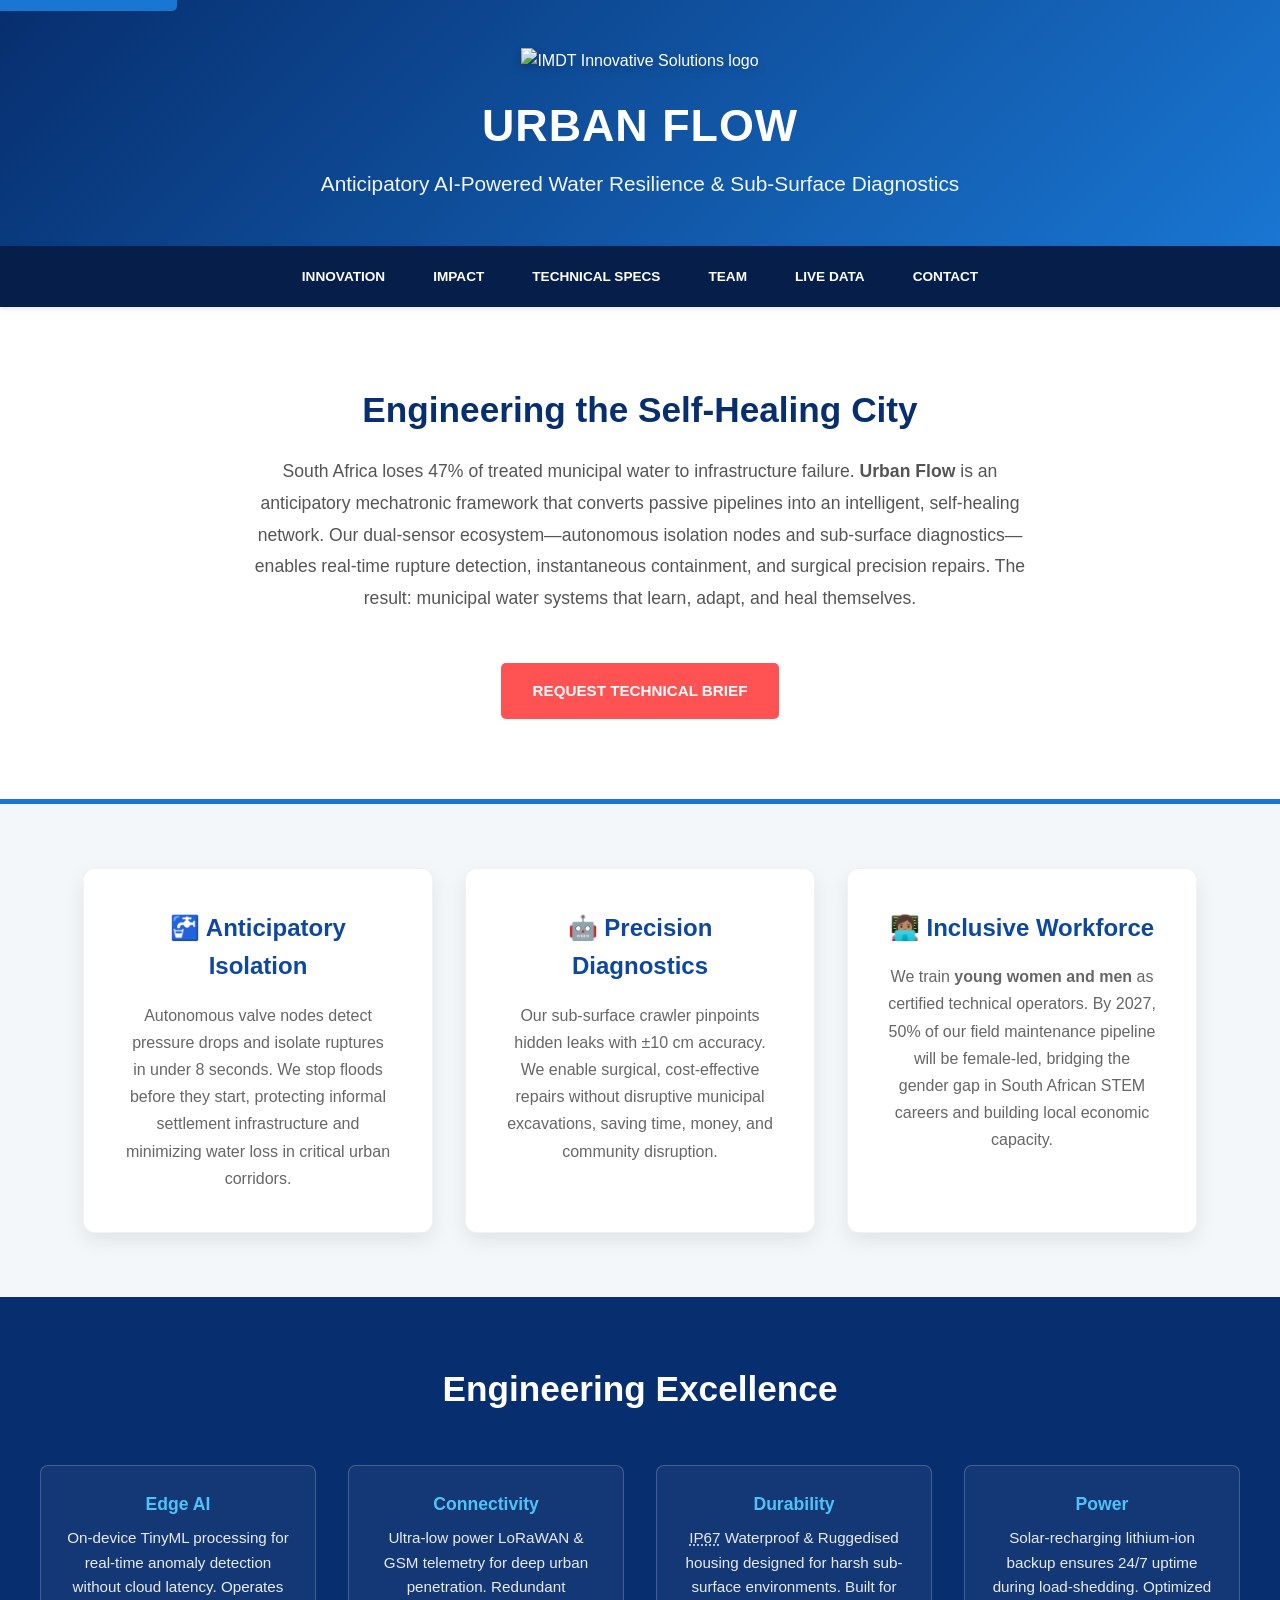
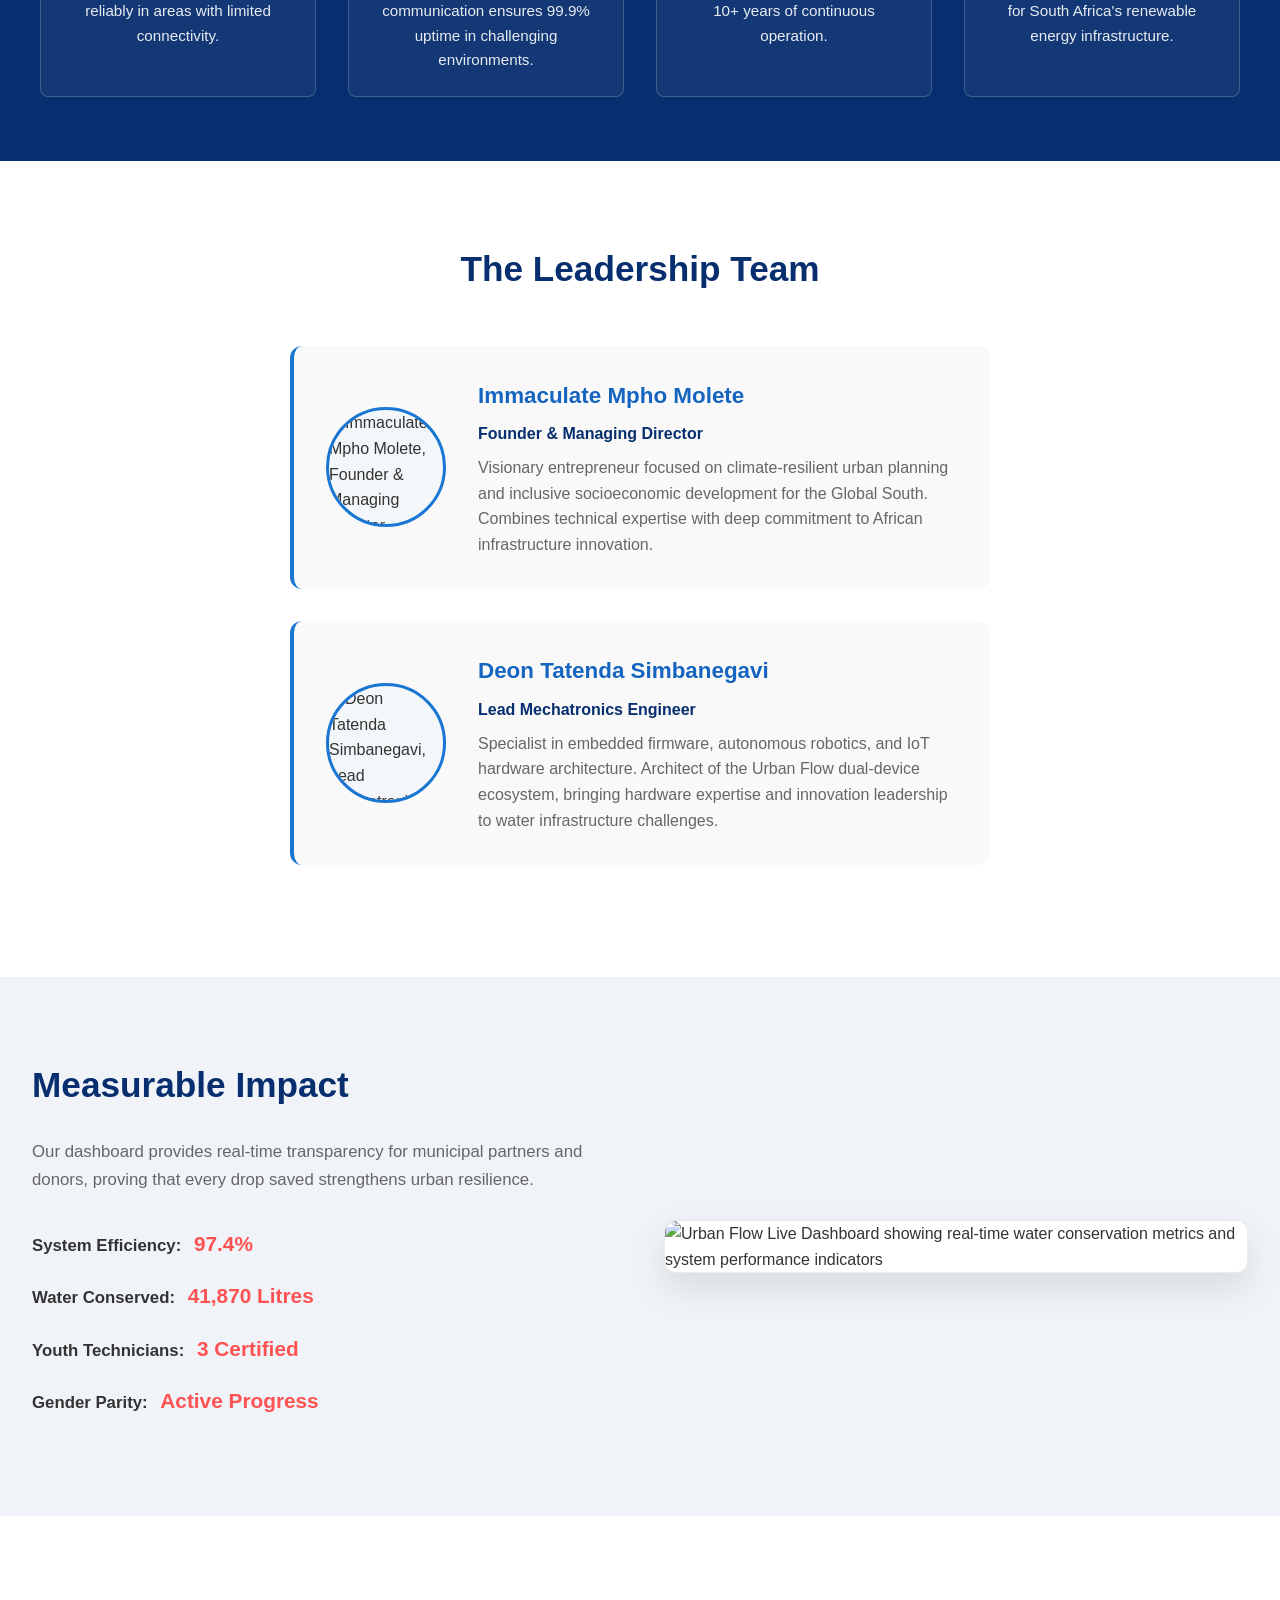
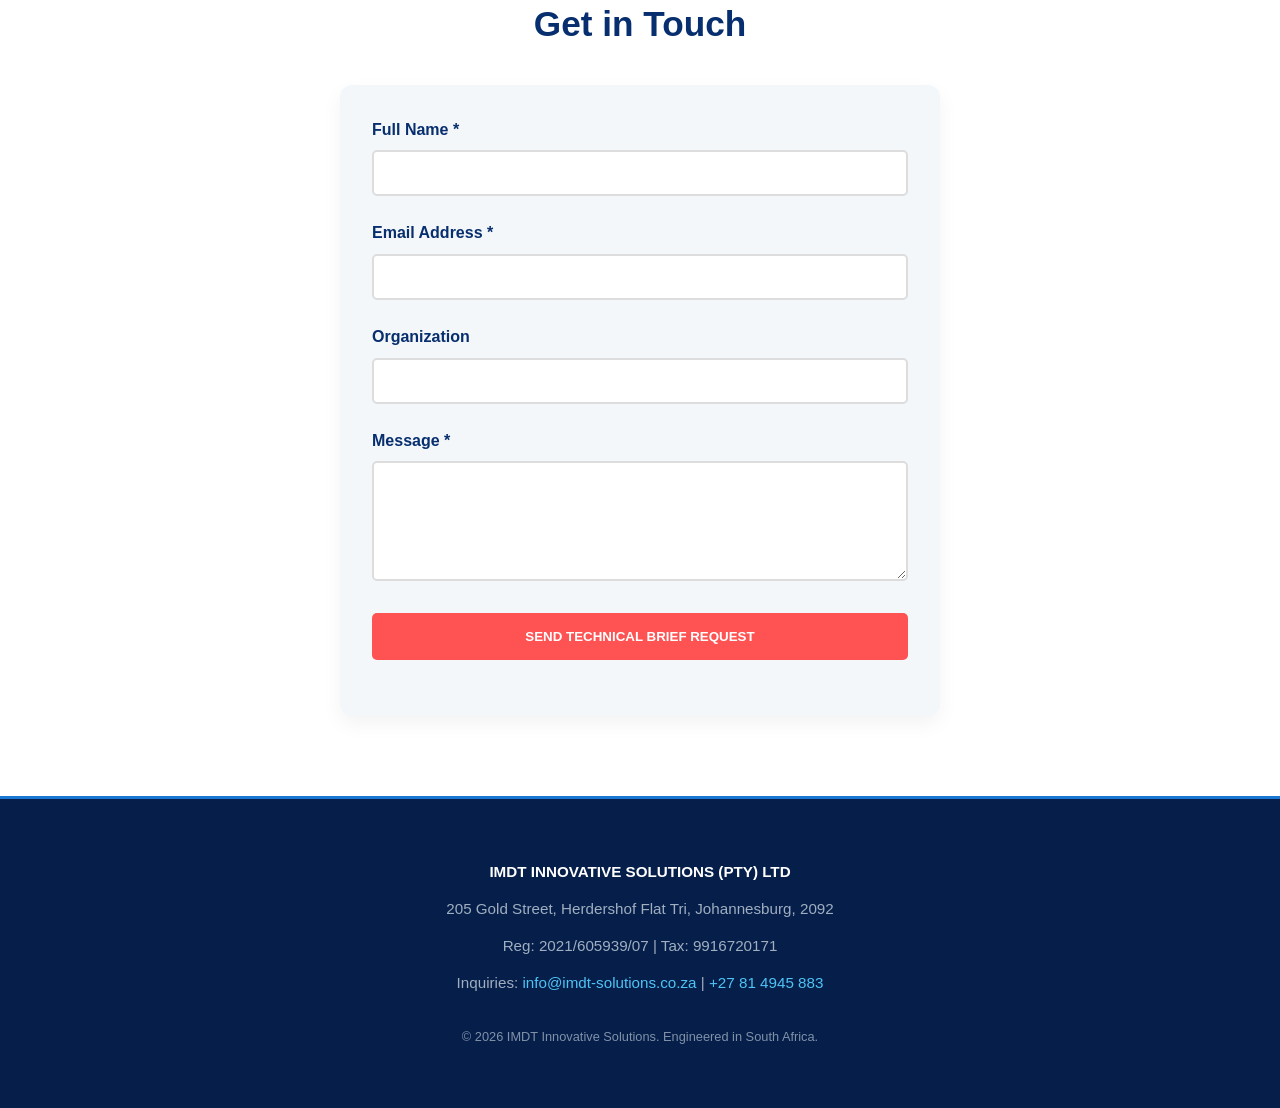
==== commit b30485ac: "Update: Complete text, add external CSS/JS links, fix image paths, improve accessibility" ====
--- a/index.html
+++ b/index.html
@@ -7,652 +7,21 @@
   <meta name="keywords" content="water infrastructure, AI, IoT, South Africa, urban resilience, water conservation, smart city">
   <meta property="og:title" content="Urban Flow | IMDT Innovative Solutions">
   <meta property="og:description" content="Engineering the Self-Healing City with anticipatory AI-powered water resilience">
+  <meta property="og:image" content="assets/urban-flow-og-image.jpg">
   <meta property="og:type" content="website">
+  <meta property="og:url" content="https://urbanflow.imdt-solutions.co.za">
   <meta name="theme-color" content="#072e6e">
+  <link rel="icon" href="assets/favicon.ico" type="image/x-icon">
+  <link rel="apple-touch-icon" href="assets/apple-touch-icon.png">
+  <link rel="stylesheet" href="styles.css">
   <title>Urban Flow | IMDT Innovative Solutions</title>
-  <style>
-    html { scroll-behavior: smooth; }
-    
-    :root {
-      --primary-dark: #072e6e;
-      --primary: #1976d2;
-      --accent: #ff5252;
-      --accent-dark: #d32f2f;
-      --dark-bg: #051f4a;
-      --light-bg: #f4f7f9;
-      --white: #ffffff;
-      --text-dark: #333333;
-      --text-gray: #555555;
-      --text-light: #666666;
-      --border-light: rgba(255, 255, 255, 0.2);
-    }
-
-    * { 
-      box-sizing: border-box; 
-      margin: 0; 
-      padding: 0; 
-    }
-
-    body { 
-      font-family: 'Segoe UI', Roboto, sans-serif; 
-      background: var(--light-bg); 
-      color: var(--text-dark); 
-      line-height: 1.6;
-    }
-
-    /* Header & Navigation */
-    header { 
-      background: linear-gradient(135deg, var(--primary-dark), var(--primary)); 
-      color: var(--white); 
-      padding: 3rem 2rem; 
-      text-align: center;
-      box-shadow: 0 4px 6px rgba(0, 0, 0, 0.1);
-    }
-
-    header img { 
-      max-height: 90px; 
-      margin-bottom: 1rem; 
-      filter: drop-shadow(0px 4px 4px rgba(0, 0, 0, 0.2)); 
-    }
-
-    header h1 { 
-      font-size: 2.8rem; 
-      margin: 0 0 0.5rem; 
-      letter-spacing: 1px;
-      font-weight: 700;
-    }
-
-    header p { 
-      font-size: 1.3rem; 
-      margin-top: 0.5rem; 
-      opacity: 0.95;
-      line-height: 1.4;
-    }
-
-    nav { 
-      display: flex; 
-      justify-content: center; 
-      background: var(--dark-bg); 
-      position: sticky; 
-      top: 0; 
-      z-index: 1000;
-      flex-wrap: wrap;
-      box-shadow: 0 2px 4px rgba(0, 0, 0, 0.1);
-    }
-
-    nav a { 
-      color: var(--white); 
-      padding: 1.2rem 1.5rem; 
-      text-decoration: none; 
-      font-weight: 600; 
-      text-transform: uppercase; 
-      font-size: 0.85rem;
-      transition: background-color 0.3s ease, color 0.3s ease;
-      display: flex;
-      align-items: center;
-      white-space: nowrap;
-    }
-
-    nav a:hover, 
-    nav a:focus { 
-      background: var(--primary); 
-      color: var(--white);
-      outline: 2px solid var(--accent);
-      outline-offset: -2px;
-    }
-
-    /* Hero Section */
-    .hero { 
-      display: flex; 
-      flex-direction: column; 
-      align-items: center; 
-      text-align: center; 
-      padding: 5rem 2rem; 
-      background: var(--white); 
-      border-bottom: 5px solid var(--primary);
-    }
-
-    .hero h2 { 
-      font-size: 2.2rem; 
-      color: var(--primary-dark); 
-      margin-bottom: 1.5rem;
-      line-height: 1.3;
-    }
-
-    .hero p { 
-      max-width: 800px; 
-      font-size: 1.1rem; 
-      color: var(--text-gray);
-      margin-bottom: 2rem;
-    }
-
-    .cta-btn { 
-      background: var(--accent); 
-      color: var(--white); 
-      padding: 1rem 2rem; 
-      border: none; 
-      border-radius: 5px; 
-      font-weight: 700; 
-      cursor: pointer; 
-      margin-top: 1rem;
-      text-transform: uppercase;
-      font-size: 0.95rem;
-      transition: all 0.3s ease;
-      display: inline-block;
-      text-decoration: none;
-    }
-
-    .cta-btn:hover, 
-    .cta-btn:focus { 
-      background: var(--accent-dark); 
-      transform: scale(1.05);
-      outline: 2px solid var(--primary-dark);
-      outline-offset: 2px;
-    }
-
-    .cta-btn:active {
-      transform: scale(0.98);
-    }
-
-    /* Features Section */
-    .features { 
-      display: flex; 
-      flex-wrap: wrap; 
-      justify-content: center; 
-      padding: 4rem 1rem; 
-      background: var(--light-bg);
-      gap: 2rem;
-    }
-
-    .card { 
-      background: var(--white); 
-      padding: 2.5rem; 
-      border-radius: 12px; 
-      box-shadow: 0 8px 20px rgba(0, 0, 0, 0.08); 
-      flex: 1 1 300px; 
-      max-width: 350px; 
-      text-align: center;
-      transition: transform 0.3s ease, box-shadow 0.3s ease;
-      border: 1px solid rgba(0, 0, 0, 0.05);
-    }
-
-    .card:hover {
-      transform: translateY(-4px);
-      box-shadow: 0 12px 28px rgba(0, 0, 0, 0.12);
-    }
-
-    .card h3 { 
-      color: #0d47a1; 
-      font-size: 1.5rem; 
-      margin-bottom: 1rem;
-      font-weight: 700;
-    }
-
-    .card p { 
-      font-size: 1rem; 
-      color: var(--text-light);
-      line-height: 1.7;
-    }
-
-    /* Technical Specs Section */
-    .tech-specs { 
-      padding: 4rem 2rem; 
-      background: var(--primary-dark); 
-      color: var(--white); 
-      text-align: center;
-    }
-
-    .tech-specs h2 {
-      font-size: 2.2rem;
-      margin-bottom: 3rem;
-      font-weight: 700;
-    }
-
-    .specs-grid { 
-      display: grid; 
-      grid-template-columns: repeat(auto-fit, minmax(200px, 1fr)); 
-      gap: 2rem; 
-      max-width: 1200px; 
-      margin: 0 auto;
-    }
-
-    .spec-item { 
-      border: 1px solid var(--border-light); 
-      padding: 1.5rem; 
-      border-radius: 8px;
-      background: rgba(255, 255, 255, 0.05);
-      transition: all 0.3s ease;
-    }
-
-    .spec-item:hover {
-      background: rgba(255, 255, 255, 0.1);
-      transform: translateY(-2px);
-      border-color: #4fc3f7;
-    }
-
-    .spec-item h4 { 
-      margin: 0 0 0.5rem; 
-      color: #4fc3f7;
-      font-weight: 700;
-      font-size: 1.1rem;
-    }
-
-    .spec-item p {
-      color: rgba(255, 255, 255, 0.9);
-      font-size: 0.95rem;
-      line-height: 1.6;
-    }
-
-    /* Team Section */
-    .team { 
-      background: var(--white); 
-      padding: 5rem 2rem; 
-      text-align: center;
-    }
-
-    .team h2 {
-      font-size: 2.2rem;
-      color: var(--primary-dark);
-      margin-bottom: 3rem;
-      font-weight: 700;
-    }
-
-    .member { 
-      margin: 2rem auto; 
-      max-width: 700px; 
-      background: #f9f9f9; 
-      padding: 2rem; 
-      border-radius: 12px; 
-      display: flex; 
-      align-items: center; 
-      text-align: left; 
-      gap: 2rem;
-      border-left: 4px solid var(--primary);
-      transition: all 0.3s ease;
-    }
-
-    .member:hover {
-      box-shadow: 0 8px 20px rgba(0, 0, 0, 0.1);
-      transform: translateX(4px);
-    }
-
-    .member-photo { 
-      width: 120px; 
-      height: 120px; 
-      border-radius: 50%; 
-      object-fit: cover;
-      flex-shrink: 0;
-      background: var(--light-bg);
-      border: 3px solid var(--primary);
-    }
-
-    .member-info h3 { 
-      margin: 0 0 0.5rem; 
-      color: #1565c0; 
-      font-size: 1.4rem;
-      font-weight: 700;
-    }
-
-    .member-info p {
-      color: var(--text-light);
-      margin: 0;
-    }
-
-    .member-info strong {
-      color: var(--primary-dark);
-      display: block;
-      margin-bottom: 0.5rem;
-    }
-
-    /* Dashboard Section */
-    #dashboard { 
-      display: flex; 
-      flex-wrap: wrap; 
-      align-items: center; 
-      background: #f0f4f8; 
-      padding: 5rem 2rem;
-      gap: 3rem;
-    }
-
-    #dashboard > div {
-      flex: 1 1 45%;
-      min-width: 300px;
-    }
-
-    #dashboard h2 {
-      font-size: 2.2rem;
-      color: var(--primary-dark);
-      margin-bottom: 1.5rem;
-      font-weight: 700;
-    }
-
-    #dashboard p {
-      color: var(--text-light);
-      font-size: 1.05rem;
-      line-height: 1.7;
-      margin-bottom: 2rem;
-    }
-
-    .metrics-list {
-      list-style: none;
-      padding: 0;
-      margin: 2rem 0 0;
-    }
-
-    .metrics-list li {
-      margin: 1.2rem 0;
-      font-size: 1.05rem;
-      color: var(--text-dark);
-    }
-
-    .highlight { 
-      color: var(--accent); 
-      font-weight: 700; 
-      font-size: 1.3rem;
-      display: inline-block;
-      margin: 0 0.5rem;
-    }
-
-    #dashboard img { 
-      max-width: 100%; 
-      border-radius: 12px; 
-      box-shadow: 0 15px 35px rgba(0, 0, 0, 0.1);
-      background: var(--white);
-      border: 1px solid rgba(0, 0, 0, 0.08);
-    }
-
-    /* Contact Form Section */
-    #contact-form {
-      background: var(--white);
-      padding: 5rem 2rem;
-      text-align: center;
-    }
-
-    #contact-form h2 {
-      font-size: 2.2rem;
-      color: var(--primary-dark);
-      margin-bottom: 2rem;
-      font-weight: 700;
-    }
-
-    .form-container {
-      max-width: 600px;
-      margin: 0 auto;
-      background: var(--light-bg);
-      padding: 2rem;
-      border-radius: 12px;
-      box-shadow: 0 8px 20px rgba(0, 0, 0, 0.05);
-    }
-
-    .form-group {
-      margin-bottom: 1.5rem;
-      text-align: left;
-    }
-
-    .form-group label {
-      display: block;
-      margin-bottom: 0.5rem;
-      color: var(--primary-dark);
-      font-weight: 600;
-    }
-
-    .form-group input,
-    .form-group textarea {
-      width: 100%;
-      padding: 0.75rem;
-      border: 1px solid #ddd;
-      border-radius: 5px;
-      font-family: inherit;
-      font-size: 1rem;
-      transition: border-color 0.3s ease;
-    }
-
-    .form-group input:focus,
-    .form-group textarea:focus {
-      outline: none;
-      border-color: var(--primary);
-      box-shadow: 0 0 0 3px rgba(25, 118, 210, 0.1);
-    }
-
-    .form-group textarea {
-      resize: vertical;
-      min-height: 120px;
-    }
-
-    .form-group button {
-      background: var(--accent);
-      color: var(--white);
-      padding: 1rem 2rem;
-      border: none;
-      border-radius: 5px;
-      font-weight: 700;
-      cursor: pointer;
-      text-transform: uppercase;
-      transition: all 0.3s ease;
-      width: 100%;
-    }
-
-    .form-group button:hover,
-    .form-group button:focus {
-      background: var(--accent-dark);
-      transform: scale(1.02);
-      outline: 2px solid var(--primary-dark);
-      outline-offset: 2px;
-    }
-
-    /* Footer */
-    footer { 
-      background: var(--dark-bg); 
-      color: #a0aec0; 
-      text-align: center; 
-      padding: 3rem 2rem;
-      border-top: 3px solid var(--primary);
-    }
-
-    footer a { 
-      color: #4fc3f7; 
-      text-decoration: none;
-      transition: color 0.3s ease;
-    }
-
-    footer a:hover,
-    footer a:focus {
-      color: var(--white);
-      text-decoration: underline;
-      outline: 2px solid #4fc3f7;
-      outline-offset: 2px;
-    }
-
-    footer p {
-      margin: 0.8rem 0;
-      font-size: 0.95rem;
-    }
-
-    footer strong {
-      color: var(--white);
-      font-weight: 700;
-    }
-
-    /* Responsive Design */
-    @media (max-width: 768px) {
-      header h1 { 
-        font-size: 1.8rem;
-      }
-
-      header p {
-        font-size: 1rem;
-      }
-
-      header {
-        padding: 2rem 1rem;
-      }
-
-      nav { 
-        flex-wrap: wrap;
-      }
-
-      nav a { 
-        padding: 0.8rem 1rem; 
-        font-size: 0.75rem;
-        flex: 0 1 auto;
-      }
-
-      .hero h2 { 
-        font-size: 1.6rem;
-      }
-
-      .hero p {
-        font-size: 1rem;
-      }
-
-      .hero {
-        padding: 3rem 1rem;
-      }
-
-      .card { 
-        flex: 1 1 100%;
-        max-width: 100%;
-      }
-
-      .member { 
-        flex-direction: column; 
-        text-align: center;
-        gap: 1.5rem;
-      }
-
-      .member-info h3 {
-        font-size: 1.2rem;
-      }
-
-      #dashboard { 
-        flex-direction: column;
-        padding: 3rem 1rem;
-      }
-
-      #dashboard > div {
-        flex: 1 1 100%;
-        min-width: auto;
-      }
-
-      .tech-specs {
-        padding: 3rem 1rem;
-      }
-
-      .tech-specs h2 {
-        font-size: 1.6rem;
-      }
-
-      .team {
-        padding: 3rem 1rem;
-      }
-
-      .team h2 {
-        font-size: 1.6rem;
-      }
-
-      .specs-grid {
-        grid-template-columns: 1fr;
-      }
-
-      .cta-btn {
-        width: 100%;
-        max-width: 300px;
-      }
-
-      #contact-form {
-        padding: 3rem 1rem;
-      }
-
-      #contact-form h2 {
-        font-size: 1.6rem;
-      }
-
-      .form-container {
-        padding: 1.5rem;
-      }
-    }
-
-    @media (max-width: 480px) {
-      header h1 { 
-        font-size: 1.4rem;
-        letter-spacing: 0.5px;
-      }
-
-      header img {
-        max-height: 70px;
-      }
-
-      nav a {
-        padding: 0.6rem 0.8rem;
-        font-size: 0.7rem;
-      }
-
-      .hero h2 {
-        font-size: 1.3rem;
-      }
-
-      .card h3 {
-        font-size: 1.2rem;
-      }
-
-      .card p {
-        font-size: 0.95rem;
-      }
-
-      .highlight {
-        font-size: 1.1rem;
-      }
-
-      #dashboard h2 {
-        font-size: 1.5rem;
-      }
-
-      footer {
-        padding: 2rem 1rem;
-      }
-    }
-
-    /* Focus Styles for Accessibility */
-    a:focus, button:focus {
-      outline: 2px solid var(--primary);
-      outline-offset: 2px;
-    }
-
-    /* Skip Link */
-    .skip-link {
-      position: absolute;
-      top: -40px;
-      left: 0;
-      background: var(--primary);
-      color: var(--white);
-      padding: 0.8rem 1rem;
-      text-decoration: none;
-      border-radius: 0 0 5px 0;
-      z-index: 2000;
-    }
-
-    .skip-link:focus {
-      top: 0;
-      outline: none;
-    }
-
-    /* Prefers Reduced Motion */
-    @media (prefers-reduced-motion: reduce) {
-      * {
-        animation-duration: 0.01ms !important;
-        animation-iteration-count: 1 !important;
-        transition-duration: 0.01ms !important;
-        scroll-behavior: auto !important;
-      }
-    }
-  </style>
 </head>
 <body>
 
   <a href="#main-content" class="skip-link">Skip to main content</a>
 
   <header role="banner">
-    <img src="company-logo.png" alt="IMDT Innovative Solutions logo">
+    <img src="assets/company-logo.png" alt="IMDT Innovative Solutions logo" width="120" height="90" loading="lazy">
     <h1>URBAN FLOW</h1>
     <p>Anticipatory AI-Powered Water Resilience & Sub-Surface Diagnostics</p>
   </header>
@@ -670,22 +39,22 @@
 
     <section class="hero" id="innovation" role="region" aria-label="Innovation section">
       <h2>Engineering the Self-Healing City</h2>
-      <p>South Africa loses 47% of treated municipal water to infrastructure failure. <strong>Urban Flow</strong> is an anticipatory mechatronic framework that converts passive pipelines into an active smart grid—safeguarding marginalised communities and conserving our most precious resource.</p>
+      <p>South Africa loses 47% of treated municipal water to infrastructure failure. <strong>Urban Flow</strong> is an anticipatory mechatronic framework that converts passive pipelines into an intelligent, self-healing network. Our dual-sensor ecosystem—autonomous isolation nodes and sub-surface diagnostics—enables real-time rupture detection, instantaneous containment, and surgical precision repairs. The result: municipal water systems that learn, adapt, and heal themselves.</p>
       <a href="#contact-form" class="cta-btn" aria-label="Request a technical brief">Request Technical Brief</a>
     </section>
 
     <section class="features" id="impact" role="region" aria-label="Impact features">
       <div class="card" role="article">
         <h3>🚰 Anticipatory Isolation</h3>
-        <p>Autonomous valve nodes detect pressure drops and isolate ruptures in under 8 seconds. We stop floods before they start, protecting informal settlement infrastructure.</p>
+        <p>Autonomous valve nodes detect pressure drops and isolate ruptures in under 8 seconds. We stop floods before they start, protecting informal settlement infrastructure and minimizing water loss in critical urban corridors.</p>
       </div>
       <div class="card" role="article">
         <h3>🤖 Precision Diagnostics</h3>
-        <p>Our sub-surface crawler pinpoints hidden leaks with ±10 cm accuracy. We enable surgical, cost-effective repairs without disruptive municipal excavations.</p>
+        <p>Our sub-surface crawler pinpoints hidden leaks with ±10 cm accuracy. We enable surgical, cost-effective repairs without disruptive municipal excavations, saving time, money, and community disruption.</p>
       </div>
       <div class="card" role="article">
         <h3>👩🏽‍💻 Inclusive Workforce</h3>
-        <p>We train <strong>young women and men</strong> as certified technical operators. By 2027, 50% of our field maintenance pipeline will be female-led, bridging the gender gap in South African STEM.</p>
+        <p>We train <strong>young women and men</strong> as certified technical operators. By 2027, 50% of our field maintenance pipeline will be female-led, bridging the gender gap in South African STEM careers and building local economic capacity.</p>
       </div>
     </section>
 
@@ -694,19 +63,19 @@
       <div class="specs-grid">
         <div class="spec-item" role="article">
           <h4>Edge AI</h4>
-          <p>On-device TinyML processing for real-time anomaly detection without cloud latency.</p>
+          <p>On-device TinyML processing for real-time anomaly detection without cloud latency. Operates reliably in areas with limited connectivity.</p>
         </div>
         <div class="spec-item" role="article">
           <h4>Connectivity</h4>
-          <p>Ultra-low power LoRaWAN & GSM telemetry for deep urban penetration.</p>
+          <p>Ultra-low power LoRaWAN & GSM telemetry for deep urban penetration. Redundant communication ensures 99.9% uptime in challenging environments.</p>
         </div>
         <div class="spec-item" role="article">
           <h4>Durability</h4>
-          <p><abbr title="International Protection">IP67</abbr> Waterproof & Ruggedised housing designed for harsh sub-surface environments.</p>
+          <p><abbr title="International Protection">IP67</abbr> Waterproof & Ruggedised housing designed for harsh sub-surface environments. Built for 10+ years of continuous operation.</p>
         </div>
         <div class="spec-item" role="article">
           <h4>Power</h4>
-          <p>Solar-recharging lithium-ion backup ensures 24/7 uptime during load-shedding.</p>
+          <p>Solar-recharging lithium-ion backup ensures 24/7 uptime during load-shedding. Optimized for South Africa's renewable energy infrastructure.</p>
         </div>
       </div>
     </section>
@@ -714,19 +83,19 @@
     <section class="team" id="team" role="region" aria-label="Leadership team">
       <h2>The Leadership Team</h2>
       <div class="member" role="article">
-        <img src="member-immaculate.jpg" alt="Immaculate Mpho Molete, Founder & Managing Director" class="member-photo">
+        <img src="assets/member-immaculate.jpg" alt="Immaculate Mpho Molete, Founder & Managing Director" class="member-photo" width="120" height="120" loading="lazy">
         <div class="member-info">
           <h3>Immaculate Mpho Molete</h3>
           <strong>Founder & Managing Director</strong>
-          <p>Visionary entrepreneur focused on climate-resilient urban planning and inclusive socioeconomic development for the Global South.</p>
+          <p>Visionary entrepreneur focused on climate-resilient urban planning and inclusive socioeconomic development for the Global South. Combines technical expertise with deep commitment to African infrastructure innovation.</p>
         </div>
       </div>
       <div class="member" role="article">
-        <img src="member-deon.jpg" alt="Deon Tatenda Simbanegavi, Lead Mechatronics Engineer" class="member-photo">
+        <img src="assets/member-deon.jpg" alt="Deon Tatenda Simbanegavi, Lead Mechatronics Engineer" class="member-photo" width="120" height="120" loading="lazy">
         <div class="member-info">
           <h3>Deon Tatenda Simbanegavi</h3>
           <strong>Lead Mechatronics Engineer</strong>
-          <p>Specialist in embedded firmware, autonomous robotics, and IoT hardware architecture. Architect of the Urban Flow dual-device ecosystem.</p>
+          <p>Specialist in embedded firmware, autonomous robotics, and IoT hardware architecture. Architect of the Urban Flow dual-device ecosystem, bringing hardware expertise and innovation leadership to water infrastructure challenges.</p>
         </div>
       </div>
     </section>
@@ -743,20 +112,20 @@
         </ul>
       </div>
       <div>
-        <img src="urban-flow-dashboard.png" alt="Urban Flow Live Dashboard showing real-time water conservation metrics and system performance indicators">
+        <img src="assets/urban-flow-dashboard.png" alt="Urban Flow Live Dashboard showing real-time water conservation metrics and system performance indicators" width="600" height="400" loading="lazy">
       </div>
     </section>
 
     <section id="contact-form" role="region" aria-label="Contact form">
       <h2>Get in Touch</h2>
       <div class="form-container">
-        <form method="POST" action="https://formspree.io/f/YOUR_FORM_ID">
+        <form method="POST" action="https://formspree.io/f/YOUR_FORM_ID" novalidate>
           <div class="form-group">
-            <label for="name">Full Name</label>
+            <label for="name">Full Name <span aria-label="required">*</span></label>
             <input type="text" id="name" name="name" required aria-required="true">
           </div>
           <div class="form-group">
-            <label for="email">Email Address</label>
+            <label for="email">Email Address <span aria-label="required">*</span></label>
             <input type="email" id="email" name="email" required aria-required="true">
           </div>
           <div class="form-group">
@@ -764,11 +133,11 @@
             <input type="text" id="organization" name="organization">
           </div>
           <div class="form-group">
-            <label for="message">Message</label>
+            <label for="message">Message <span aria-label="required">*</span></label>
             <textarea id="message" name="message" required aria-required="true"></textarea>
           </div>
           <div class="form-group">
-            <button type="submit">Send Technical Brief Request</button>
+            <button type="submit" class="submit-btn">Send Technical Brief Request</button>
           </div>
         </form>
       </div>
@@ -787,5 +156,6 @@
     <p style="margin-top: 2rem; font-size: 0.8rem; opacity: 0.8;">© 2026 IMDT Innovative Solutions. Engineered in South Africa.</p>
   </footer>
 
+  <script src="form-handler.js"></script>
 </body>
 </html>
--- a/styles.css
+++ b/styles.css
@@ -0,0 +1,687 @@
+html { 
+  scroll-behavior: smooth; 
+}
+
+:root {
+  --primary-dark: #072e6e;
+  --primary: #1976d2;
+  --accent: #ff5252;
+  --accent-dark: #d32f2f;
+  --dark-bg: #051f4a;
+  --light-bg: #f4f7f9;
+  --white: #ffffff;
+  --text-dark: #333333;
+  --text-gray: #555555;
+  --text-light: #666666;
+  --border-light: rgba(255, 255, 255, 0.2);
+  --success: #4caf50;
+  --error: #d32f2f;
+}
+
+* { 
+  box-sizing: border-box; 
+  margin: 0; 
+  padding: 0; 
+}
+
+body { 
+  font-family: 'Segoe UI', Roboto, sans-serif; 
+  background: var(--light-bg); 
+  color: var(--text-dark); 
+  line-height: 1.6;
+}
+
+/* Header & Navigation */
+header { 
+  background: linear-gradient(135deg, var(--primary-dark), var(--primary)); 
+  color: var(--white); 
+  padding: 3rem 2rem; 
+  text-align: center;
+  box-shadow: 0 4px 6px rgba(0, 0, 0, 0.1);
+}
+
+header img { 
+  max-height: 90px; 
+  margin-bottom: 1rem; 
+  filter: drop-shadow(0px 4px 4px rgba(0, 0, 0, 0.2)); 
+}
+
+header h1 { 
+  font-size: 2.8rem; 
+  margin: 0 0 0.5rem; 
+  letter-spacing: 1px;
+  font-weight: 700;
+}
+
+header p { 
+  font-size: 1.3rem; 
+  margin-top: 0.5rem; 
+  opacity: 0.95;
+  line-height: 1.4;
+}
+
+nav { 
+  display: flex; 
+  justify-content: center; 
+  background: var(--dark-bg); 
+  position: sticky; 
+  top: 0; 
+  z-index: 1000;
+  flex-wrap: wrap;
+  box-shadow: 0 2px 4px rgba(0, 0, 0, 0.1);
+}
+
+nav a { 
+  color: var(--white); 
+  padding: 1.2rem 1.5rem; 
+  text-decoration: none; 
+  font-weight: 600; 
+  text-transform: uppercase; 
+  font-size: 0.85rem;
+  transition: background-color 0.3s ease, color 0.3s ease;
+  display: flex;
+  align-items: center;
+  white-space: nowrap;
+}
+
+nav a:hover, 
+nav a:focus { 
+  background: var(--primary); 
+  color: var(--white);
+  outline: 2px solid var(--accent);
+  outline-offset: -2px;
+}
+
+/* Hero Section */
+.hero { 
+  display: flex; 
+  flex-direction: column; 
+  align-items: center; 
+  text-align: center; 
+  padding: 5rem 2rem; 
+  background: var(--white); 
+  border-bottom: 5px solid var(--primary);
+}
+
+.hero h2 { 
+  font-size: 2.2rem; 
+  color: var(--primary-dark); 
+  margin-bottom: 1.5rem;
+  line-height: 1.3;
+}
+
+.hero p { 
+  max-width: 800px; 
+  font-size: 1.1rem; 
+  color: var(--text-gray);
+  margin-bottom: 2rem;
+  line-height: 1.8;
+}
+
+.cta-btn { 
+  background: var(--accent); 
+  color: var(--white); 
+  padding: 1rem 2rem; 
+  border: none; 
+  border-radius: 5px; 
+  font-weight: 700; 
+  cursor: pointer; 
+  margin-top: 1rem;
+  text-transform: uppercase;
+  font-size: 0.95rem;
+  transition: all 0.3s ease;
+  display: inline-block;
+  text-decoration: none;
+}
+
+.cta-btn:hover, 
+.cta-btn:focus { 
+  background: var(--accent-dark); 
+  transform: scale(1.05);
+  outline: 2px solid var(--primary-dark);
+  outline-offset: 2px;
+}
+
+.cta-btn:active {
+  transform: scale(0.98);
+}
+
+/* Features Section */
+.features { 
+  display: flex; 
+  flex-wrap: wrap; 
+  justify-content: center; 
+  padding: 4rem 1rem; 
+  background: var(--light-bg);
+  gap: 2rem;
+}
+
+.card { 
+  background: var(--white); 
+  padding: 2.5rem; 
+  border-radius: 12px; 
+  box-shadow: 0 8px 20px rgba(0, 0, 0, 0.08); 
+  flex: 1 1 300px; 
+  max-width: 350px; 
+  text-align: center;
+  transition: transform 0.3s ease, box-shadow 0.3s ease;
+  border: 1px solid rgba(0, 0, 0, 0.05);
+}
+
+.card:hover {
+  transform: translateY(-4px);
+  box-shadow: 0 12px 28px rgba(0, 0, 0, 0.12);
+}
+
+.card h3 { 
+  color: #0d47a1; 
+  font-size: 1.5rem; 
+  margin-bottom: 1rem;
+  font-weight: 700;
+}
+
+.card p { 
+  font-size: 1rem; 
+  color: var(--text-light);
+  line-height: 1.7;
+}
+
+/* Technical Specs Section */
+.tech-specs { 
+  padding: 4rem 2rem; 
+  background: var(--primary-dark); 
+  color: var(--white); 
+  text-align: center;
+}
+
+.tech-specs h2 {
+  font-size: 2.2rem;
+  margin-bottom: 3rem;
+  font-weight: 700;
+}
+
+.specs-grid { 
+  display: grid; 
+  grid-template-columns: repeat(auto-fit, minmax(200px, 1fr)); 
+  gap: 2rem; 
+  max-width: 1200px; 
+  margin: 0 auto;
+}
+
+.spec-item { 
+  border: 1px solid var(--border-light); 
+  padding: 1.5rem; 
+  border-radius: 8px;
+  background: rgba(255, 255, 255, 0.05);
+  transition: all 0.3s ease;
+}
+
+.spec-item:hover {
+  background: rgba(255, 255, 255, 0.1);
+  transform: translateY(-2px);
+  border-color: #4fc3f7;
+}
+
+.spec-item h4 { 
+  margin: 0 0 0.5rem; 
+  color: #4fc3f7;
+  font-weight: 700;
+  font-size: 1.1rem;
+}
+
+.spec-item p {
+  color: rgba(255, 255, 255, 0.9);
+  font-size: 0.95rem;
+  line-height: 1.6;
+}
+
+/* Team Section */
+.team { 
+  background: var(--white); 
+  padding: 5rem 2rem; 
+  text-align: center;
+}
+
+.team h2 {
+  font-size: 2.2rem;
+  color: var(--primary-dark);
+  margin-bottom: 3rem;
+  font-weight: 700;
+}
+
+.member { 
+  margin: 2rem auto; 
+  max-width: 700px; 
+  background: #f9f9f9; 
+  padding: 2rem; 
+  border-radius: 12px; 
+  display: flex; 
+  align-items: center; 
+  text-align: left; 
+  gap: 2rem;
+  border-left: 4px solid var(--primary);
+  transition: all 0.3s ease;
+}
+
+.member:hover {
+  box-shadow: 0 8px 20px rgba(0, 0, 0, 0.1);
+  transform: translateX(4px);
+}
+
+.member-photo { 
+  width: 120px; 
+  height: 120px; 
+  border-radius: 50%; 
+  object-fit: cover;
+  flex-shrink: 0;
+  background: var(--light-bg);
+  border: 3px solid var(--primary);
+}
+
+.member-info h3 { 
+  margin: 0 0 0.5rem; 
+  color: #1565c0; 
+  font-size: 1.4rem;
+  font-weight: 700;
+}
+
+.member-info p {
+  color: var(--text-light);
+  margin: 0;
+}
+
+.member-info strong {
+  color: var(--primary-dark);
+  display: block;
+  margin-bottom: 0.5rem;
+}
+
+/* Dashboard Section */
+#dashboard { 
+  display: flex; 
+  flex-wrap: wrap; 
+  align-items: center; 
+  background: #f0f4f8; 
+  padding: 5rem 2rem;
+  gap: 3rem;
+}
+
+#dashboard > div {
+  flex: 1 1 45%;
+  min-width: 300px;
+}
+
+#dashboard h2 {
+  font-size: 2.2rem;
+  color: var(--primary-dark);
+  margin-bottom: 1.5rem;
+  font-weight: 700;
+}
+
+#dashboard p {
+  color: var(--text-light);
+  font-size: 1.05rem;
+  line-height: 1.7;
+  margin-bottom: 2rem;
+}
+
+.metrics-list {
+  list-style: none;
+  padding: 0;
+  margin: 2rem 0 0;
+}
+
+.metrics-list li {
+  margin: 1.2rem 0;
+  font-size: 1.05rem;
+  color: var(--text-dark);
+}
+
+.highlight { 
+  color: var(--accent); 
+  font-weight: 700; 
+  font-size: 1.3rem;
+  display: inline-block;
+  margin: 0 0.5rem;
+}
+
+#dashboard img { 
+  max-width: 100%; 
+  border-radius: 12px; 
+  box-shadow: 0 15px 35px rgba(0, 0, 0, 0.1);
+  background: var(--white);
+  border: 1px solid rgba(0, 0, 0, 0.08);
+}
+
+/* Contact Form Section */
+#contact-form {
+  background: var(--white);
+  padding: 5rem 2rem;
+  text-align: center;
+}
+
+#contact-form h2 {
+  font-size: 2.2rem;
+  color: var(--primary-dark);
+  margin-bottom: 2rem;
+  font-weight: 700;
+}
+
+.form-container {
+  max-width: 600px;
+  margin: 0 auto;
+  background: var(--light-bg);
+  padding: 2rem;
+  border-radius: 12px;
+  box-shadow: 0 8px 20px rgba(0, 0, 0, 0.05);
+}
+
+.form-group {
+  margin-bottom: 1.5rem;
+  text-align: left;
+}
+
+.form-group label {
+  display: block;
+  margin-bottom: 0.5rem;
+  color: var(--primary-dark);
+  font-weight: 600;
+}
+
+.form-group input,
+.form-group textarea {
+  width: 100%;
+  padding: 0.75rem;
+  border: 2px solid #ddd;
+  border-radius: 5px;
+  font-family: inherit;
+  font-size: 1rem;
+  transition: border-color 0.3s ease;
+}
+
+.form-group input:focus,
+.form-group textarea:focus {
+  outline: none;
+  border-color: var(--primary);
+  box-shadow: 0 0 0 3px rgba(25, 118, 210, 0.1);
+}
+
+.form-group input.error,
+.form-group textarea.error {
+  border-color: var(--error);
+  box-shadow: 0 0 0 3px rgba(211, 47, 47, 0.1);
+}
+
+.form-group textarea {
+  resize: vertical;
+  min-height: 120px;
+}
+
+.error-message {
+  display: none;
+  color: var(--error);
+  font-size: 0.85rem;
+  margin-top: 0.5rem;
+  font-weight: 500;
+}
+
+.error-message.show {
+  display: block;
+}
+
+.submit-btn {
+  background: var(--accent);
+  color: var(--white);
+  padding: 1rem 2rem;
+  border: none;
+  border-radius: 5px;
+  font-weight: 700;
+  cursor: pointer;
+  text-transform: uppercase;
+  transition: all 0.3s ease;
+  width: 100%;
+}
+
+.submit-btn:hover,
+.submit-btn:focus {
+  background: var(--accent-dark);
+  transform: scale(1.02);
+  outline: 2px solid var(--primary-dark);
+  outline-offset: 2px;
+}
+
+.submit-btn:disabled {
+  opacity: 0.6;
+  cursor: not-allowed;
+  transform: none;
+}
+
+.form-message {
+  display: none;
+  margin-top: 1rem;
+  padding: 1rem;
+  border-radius: 5px;
+  font-weight: 500;
+}
+
+.form-message.show {
+  display: block;
+}
+
+#form-success {
+  background: #e8f5e9;
+  color: #2e7d32;
+  border: 1px solid #c8e6c9;
+}
+
+.form-error {
+  background: #ffebee;
+  color: var(--error);
+  border: 1px solid #ffcdd2;
+}
+
+/* Footer */
+footer { 
+  background: var(--dark-bg); 
+  color: #a0aec0; 
+  text-align: center; 
+  padding: 3rem 2rem;
+  border-top: 3px solid var(--primary);
+}
+
+footer a { 
+  color: #4fc3f7; 
+  text-decoration: none;
+  transition: color 0.3s ease;
+}
+
+footer a:hover,
+footer a:focus {
+  color: var(--white);
+  text-decoration: underline;
+  outline: 2px solid #4fc3f7;
+  outline-offset: 2px;
+}
+
+footer p {
+  margin: 0.8rem 0;
+  font-size: 0.95rem;
+}
+
+footer strong {
+  color: var(--white);
+  font-weight: 700;
+}
+
+/* Responsive Design */
+@media (max-width: 768px) {
+  header h1 { 
+    font-size: 1.8rem;
+  }
+
+  header p {
+    font-size: 1rem;
+  }
+
+  header {
+    padding: 2rem 1rem;
+  }
+
+  nav { 
+    flex-wrap: wrap;
+  }
+
+  nav a { 
+    padding: 0.8rem 1rem; 
+    font-size: 0.75rem;
+    flex: 0 1 auto;
+  }
+
+  .hero h2 { 
+    font-size: 1.6rem;
+  }
+
+  .hero p {
+    font-size: 1rem;
+  }
+
+  .hero {
+    padding: 3rem 1rem;
+  }
+
+  .card { 
+    flex: 1 1 100%;
+    max-width: 100%;
+  }
+
+  .member { 
+    flex-direction: column; 
+    text-align: center;
+    gap: 1.5rem;
+  }
+
+  .member-info h3 {
+    font-size: 1.2rem;
+  }
+
+  #dashboard { 
+    flex-direction: column;
+    padding: 3rem 1rem;
+  }
+
+  #dashboard > div {
+    flex: 1 1 100%;
+    min-width: auto;
+  }
+
+  .tech-specs {
+    padding: 3rem 1rem;
+  }
+
+  .tech-specs h2 {
+    font-size: 1.6rem;
+  }
+
+  .team {
+    padding: 3rem 1rem;
+  }
+
+  .team h2 {
+    font-size: 1.6rem;
+  }
+
+  .specs-grid {
+    grid-template-columns: 1fr;
+  }
+
+  .cta-btn {
+    width: 100%;
+    max-width: 300px;
+  }
+
+  #contact-form {
+    padding: 3rem 1rem;
+  }
+
+  #contact-form h2 {
+    font-size: 1.6rem;
+  }
+
+  .form-container {
+    padding: 1.5rem;
+  }
+}
+
+@media (max-width: 480px) {
+  header h1 { 
+    font-size: 1.4rem;
+    letter-spacing: 0.5px;
+  }
+
+  header img {
+    max-height: 70px;
+  }
+
+  nav a {
+    padding: 0.6rem 0.8rem;
+    font-size: 0.7rem;
+  }
+
+  .hero h2 {
+    font-size: 1.3rem;
+  }
+
+  .card h3 {
+    font-size: 1.2rem;
+  }
+
+  .card p {
+    font-size: 0.95rem;
+  }
+
+  .highlight {
+    font-size: 1.1rem;
+  }
+
+  #dashboard h2 {
+    font-size: 1.5rem;
+  }
+
+  footer {
+    padding: 2rem 1rem;
+  }
+}
+
+/* Focus Styles for Accessibility */
+a:focus, button:focus {
+  outline: 2px solid var(--primary);
+  outline-offset: 2px;
+}
+
+/* Skip Link */
+.skip-link {
+  position: absolute;
+  top: -40px;
+  left: 0;
+  background: var(--primary);
+  color: var(--white);
+  padding: 0.8rem 1rem;
+  text-decoration: none;
+  border-radius: 0 0 5px 0;
+  z-index: 2000;
+}
+
+.skip-link:focus {
+  top: 0;
+  outline: none;
+}
+
+/* Prefers Reduced Motion */
+@media (prefers-reduced-motion: reduce) {
+  * {
+    animation-duration: 0.01ms !important;
+    animation-iteration-count: 1 !important;
+    transition-duration: 0.01ms !important;
+    scroll-behavior: auto !important;
+  }
+}
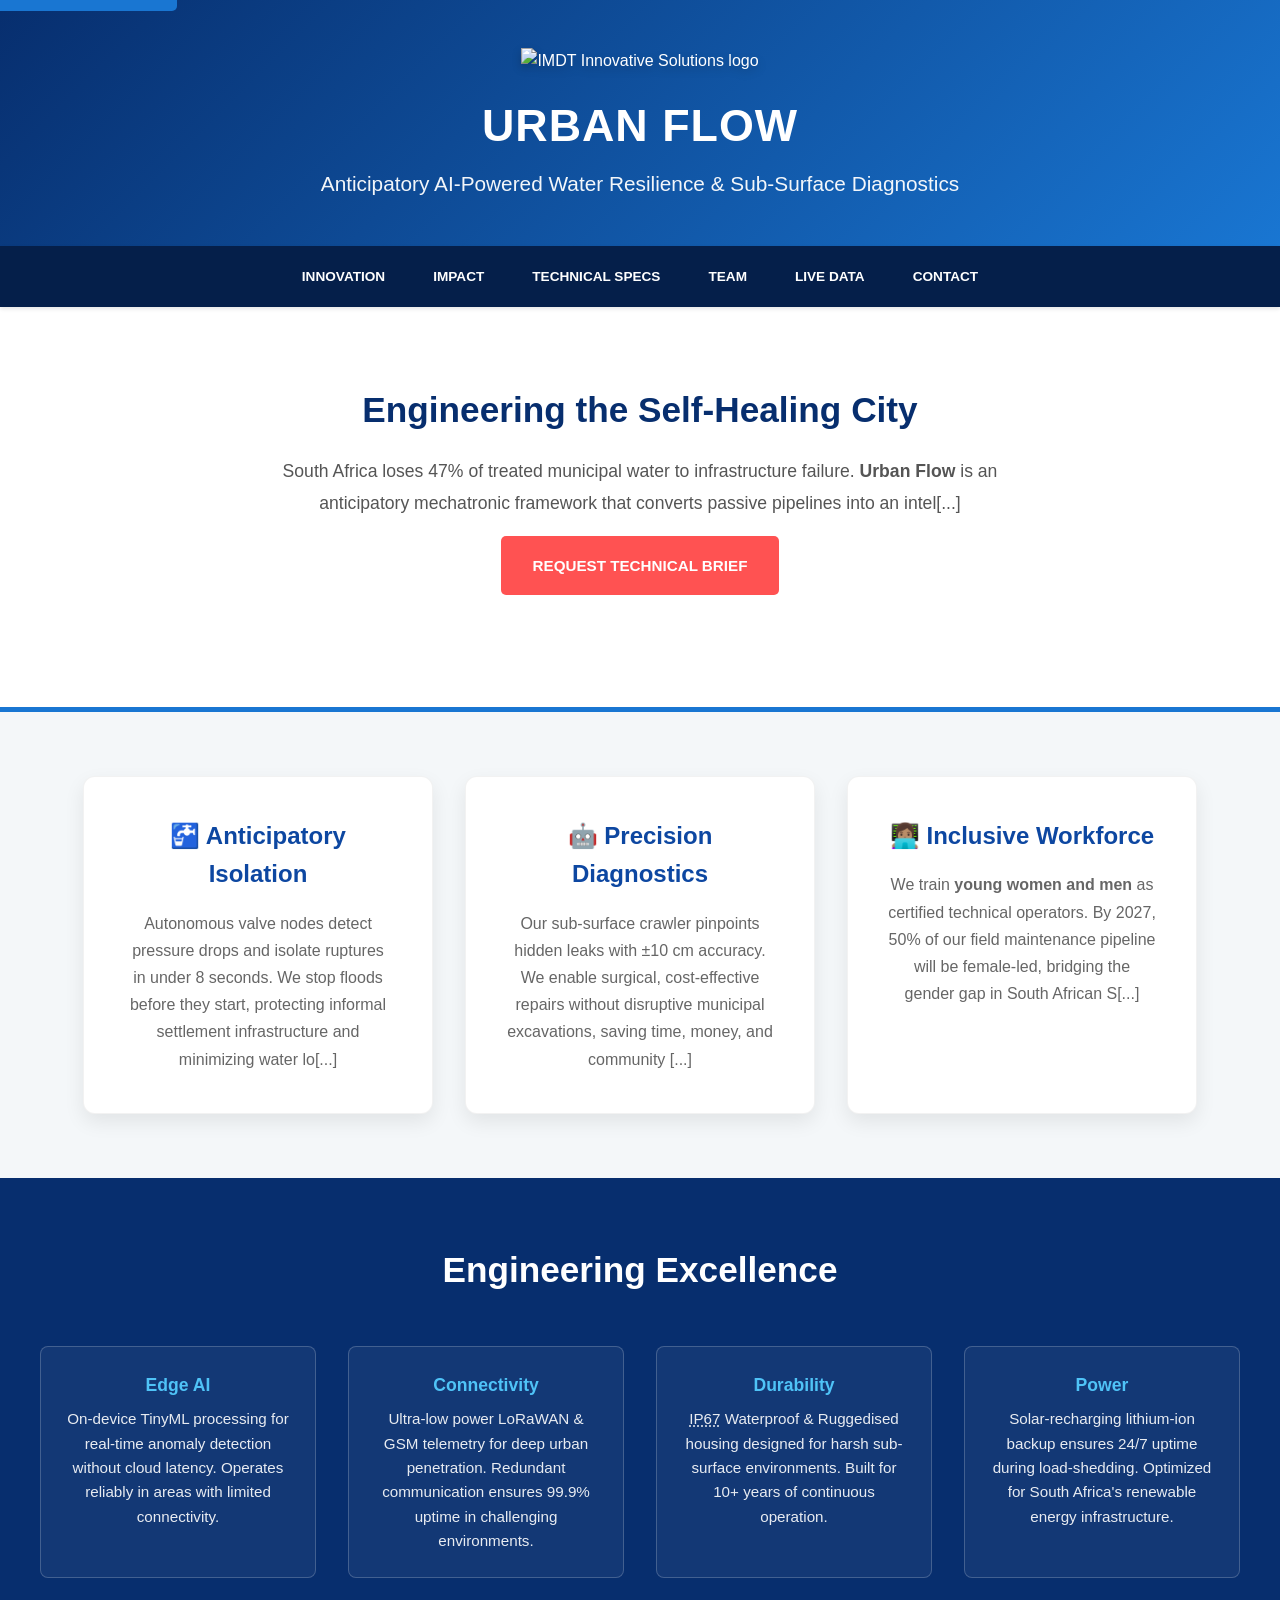
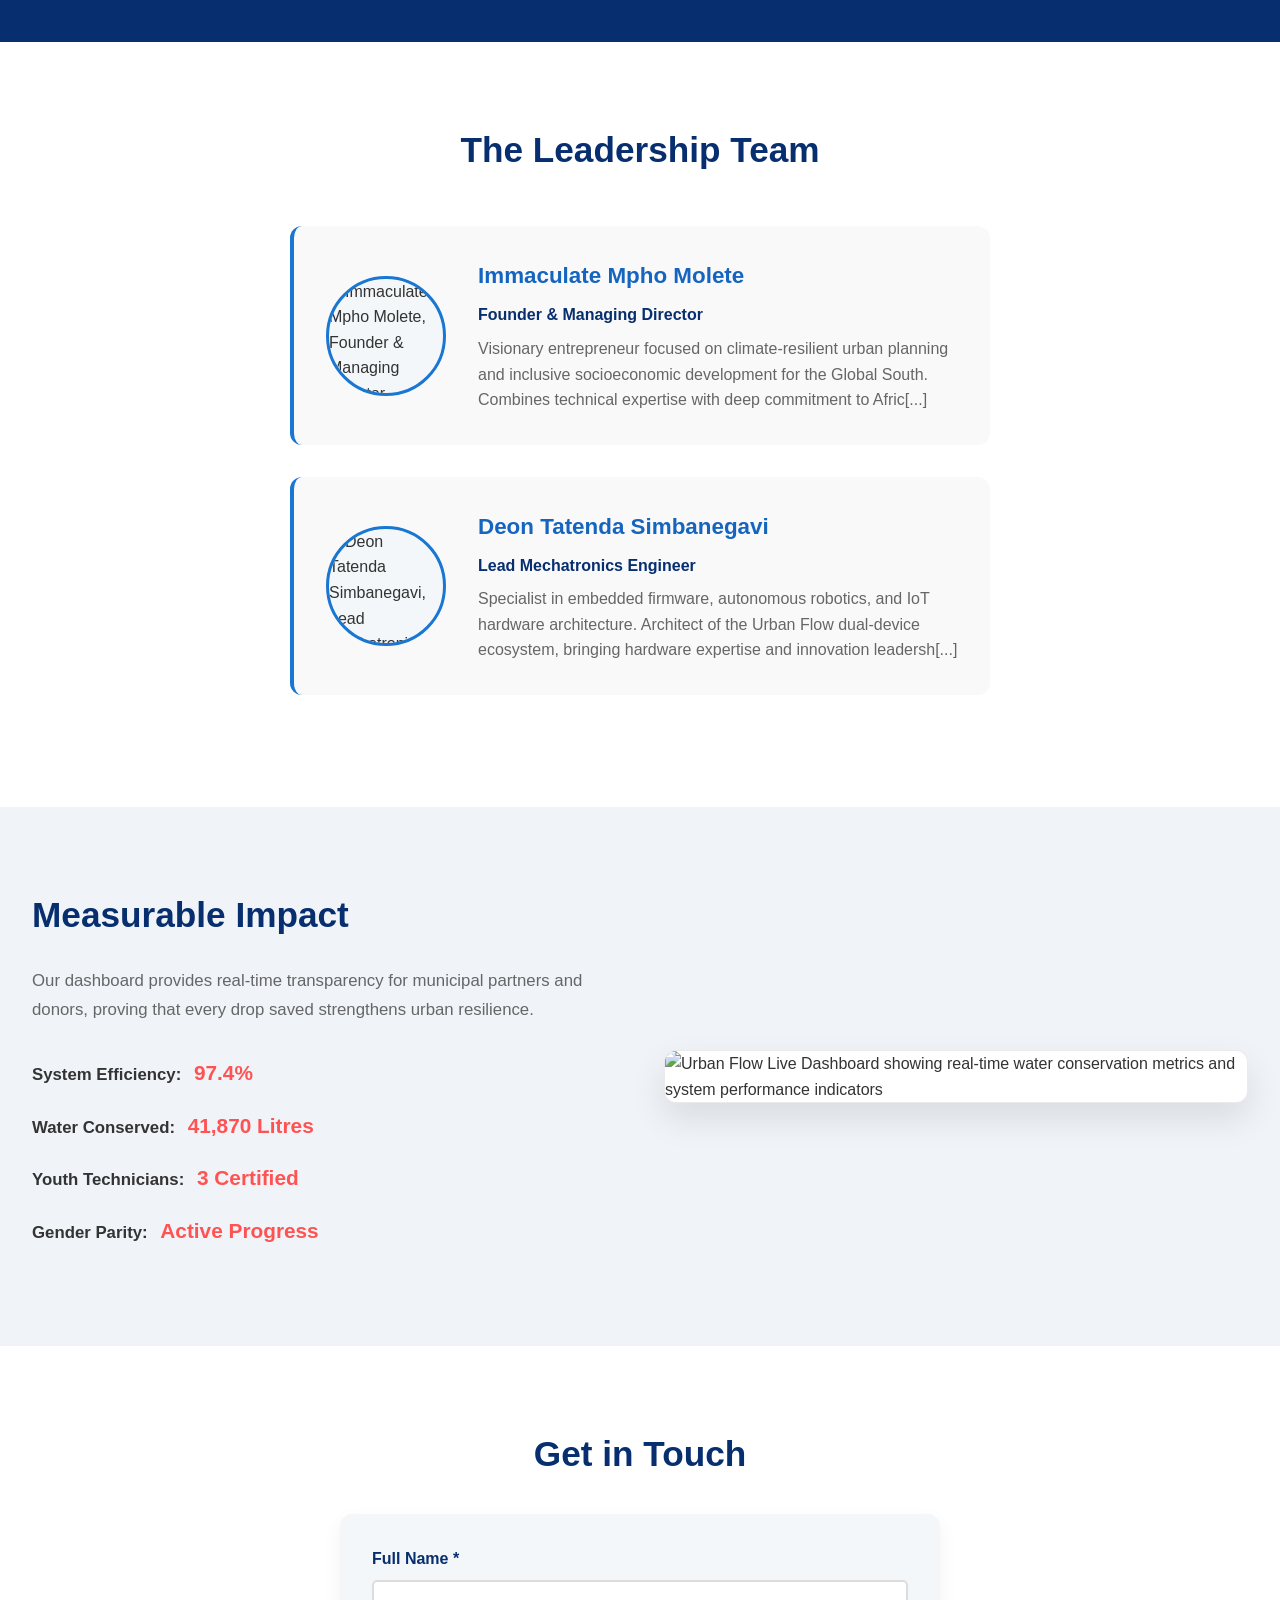
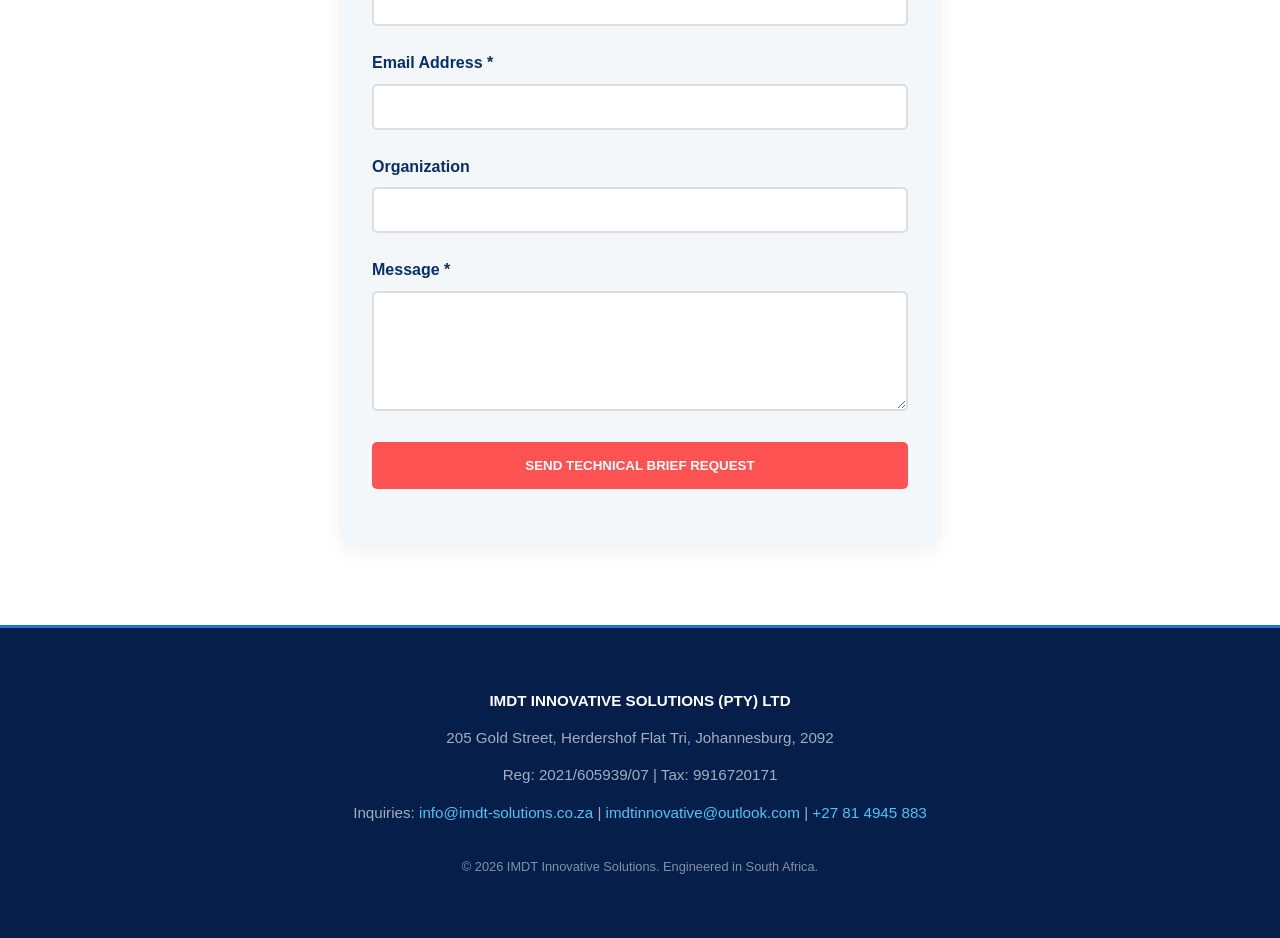
==== commit bf2a7213: "Add imdtinnovative@outlook.com email to footer contact section" ====
--- a/index.html
+++ b/index.html
@@ -39,22 +39,22 @@
 
     <section class="hero" id="innovation" role="region" aria-label="Innovation section">
       <h2>Engineering the Self-Healing City</h2>
-      <p>South Africa loses 47% of treated municipal water to infrastructure failure. <strong>Urban Flow</strong> is an anticipatory mechatronic framework that converts passive pipelines into an intelligent, self-healing network. Our dual-sensor ecosystem—autonomous isolation nodes and sub-surface diagnostics—enables real-time rupture detection, instantaneous containment, and surgical precision repairs. The result: municipal water systems that learn, adapt, and heal themselves.</p>
+      <p>South Africa loses 47% of treated municipal water to infrastructure failure. <strong>Urban Flow</strong> is an anticipatory mechatronic framework that converts passive pipelines into an intel[...]
       <a href="#contact-form" class="cta-btn" aria-label="Request a technical brief">Request Technical Brief</a>
     </section>
 
     <section class="features" id="impact" role="region" aria-label="Impact features">
       <div class="card" role="article">
         <h3>🚰 Anticipatory Isolation</h3>
-        <p>Autonomous valve nodes detect pressure drops and isolate ruptures in under 8 seconds. We stop floods before they start, protecting informal settlement infrastructure and minimizing water loss in critical urban corridors.</p>
+        <p>Autonomous valve nodes detect pressure drops and isolate ruptures in under 8 seconds. We stop floods before they start, protecting informal settlement infrastructure and minimizing water lo[...]
       </div>
       <div class="card" role="article">
         <h3>🤖 Precision Diagnostics</h3>
-        <p>Our sub-surface crawler pinpoints hidden leaks with ±10 cm accuracy. We enable surgical, cost-effective repairs without disruptive municipal excavations, saving time, money, and community disruption.</p>
+        <p>Our sub-surface crawler pinpoints hidden leaks with ±10 cm accuracy. We enable surgical, cost-effective repairs without disruptive municipal excavations, saving time, money, and community [...]
       </div>
       <div class="card" role="article">
         <h3>👩🏽‍💻 Inclusive Workforce</h3>
-        <p>We train <strong>young women and men</strong> as certified technical operators. By 2027, 50% of our field maintenance pipeline will be female-led, bridging the gender gap in South African STEM careers and building local economic capacity.</p>
+        <p>We train <strong>young women and men</strong> as certified technical operators. By 2027, 50% of our field maintenance pipeline will be female-led, bridging the gender gap in South African S[...]
       </div>
     </section>
 
@@ -87,7 +87,7 @@
         <div class="member-info">
           <h3>Immaculate Mpho Molete</h3>
           <strong>Founder & Managing Director</strong>
-          <p>Visionary entrepreneur focused on climate-resilient urban planning and inclusive socioeconomic development for the Global South. Combines technical expertise with deep commitment to African infrastructure innovation.</p>
+          <p>Visionary entrepreneur focused on climate-resilient urban planning and inclusive socioeconomic development for the Global South. Combines technical expertise with deep commitment to Afric[...]
         </div>
       </div>
       <div class="member" role="article">
@@ -95,7 +95,7 @@
         <div class="member-info">
           <h3>Deon Tatenda Simbanegavi</h3>
           <strong>Lead Mechatronics Engineer</strong>
-          <p>Specialist in embedded firmware, autonomous robotics, and IoT hardware architecture. Architect of the Urban Flow dual-device ecosystem, bringing hardware expertise and innovation leadership to water infrastructure challenges.</p>
+          <p>Specialist in embedded firmware, autonomous robotics, and IoT hardware architecture. Architect of the Urban Flow dual-device ecosystem, bringing hardware expertise and innovation leadersh[...]
         </div>
       </div>
     </section>
@@ -112,7 +112,7 @@
         </ul>
       </div>
       <div>
-        <img src="assets/urban-flow-dashboard.png" alt="Urban Flow Live Dashboard showing real-time water conservation metrics and system performance indicators" width="600" height="400" loading="lazy">
+        <img src="assets/urban-flow-dashboard.png" alt="Urban Flow Live Dashboard showing real-time water conservation metrics and system performance indicators" width="600" height="400" loading=[...]
       </div>
     </section>
 
@@ -151,6 +151,7 @@
     <p>Reg: 2021/605939/07 | Tax: 9916720171</p>
     <p>
       Inquiries: <a href="mailto:info@imdt-solutions.co.za" rel="noopener noreferrer">info@imdt-solutions.co.za</a> | 
+      <a href="mailto:imdtinnovative@outlook.com" rel="noopener noreferrer">imdtinnovative@outlook.com</a> | 
       <a href="tel:+27814945883" rel="noopener noreferrer">+27 81 4945 883</a>
     </p>
     <p style="margin-top: 2rem; font-size: 0.8rem; opacity: 0.8;">© 2026 IMDT Innovative Solutions. Engineered in South Africa.</p>
